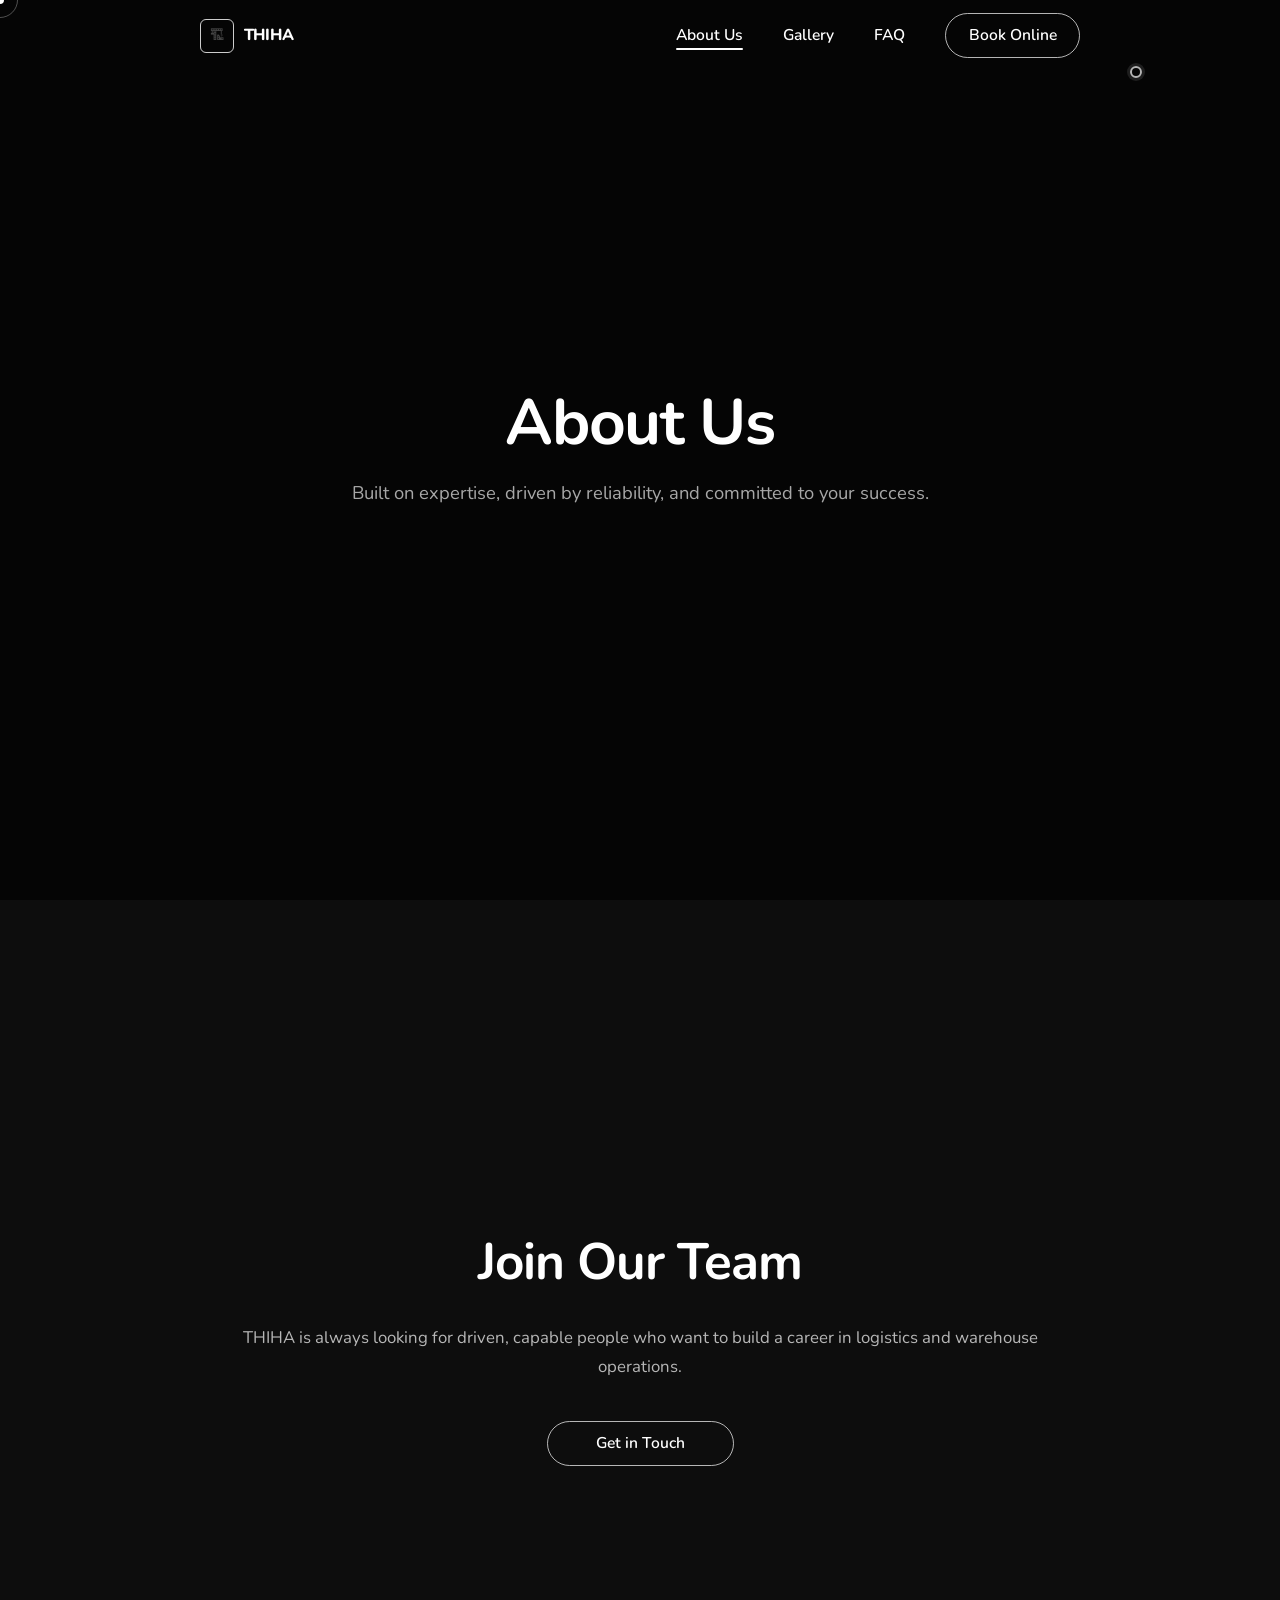
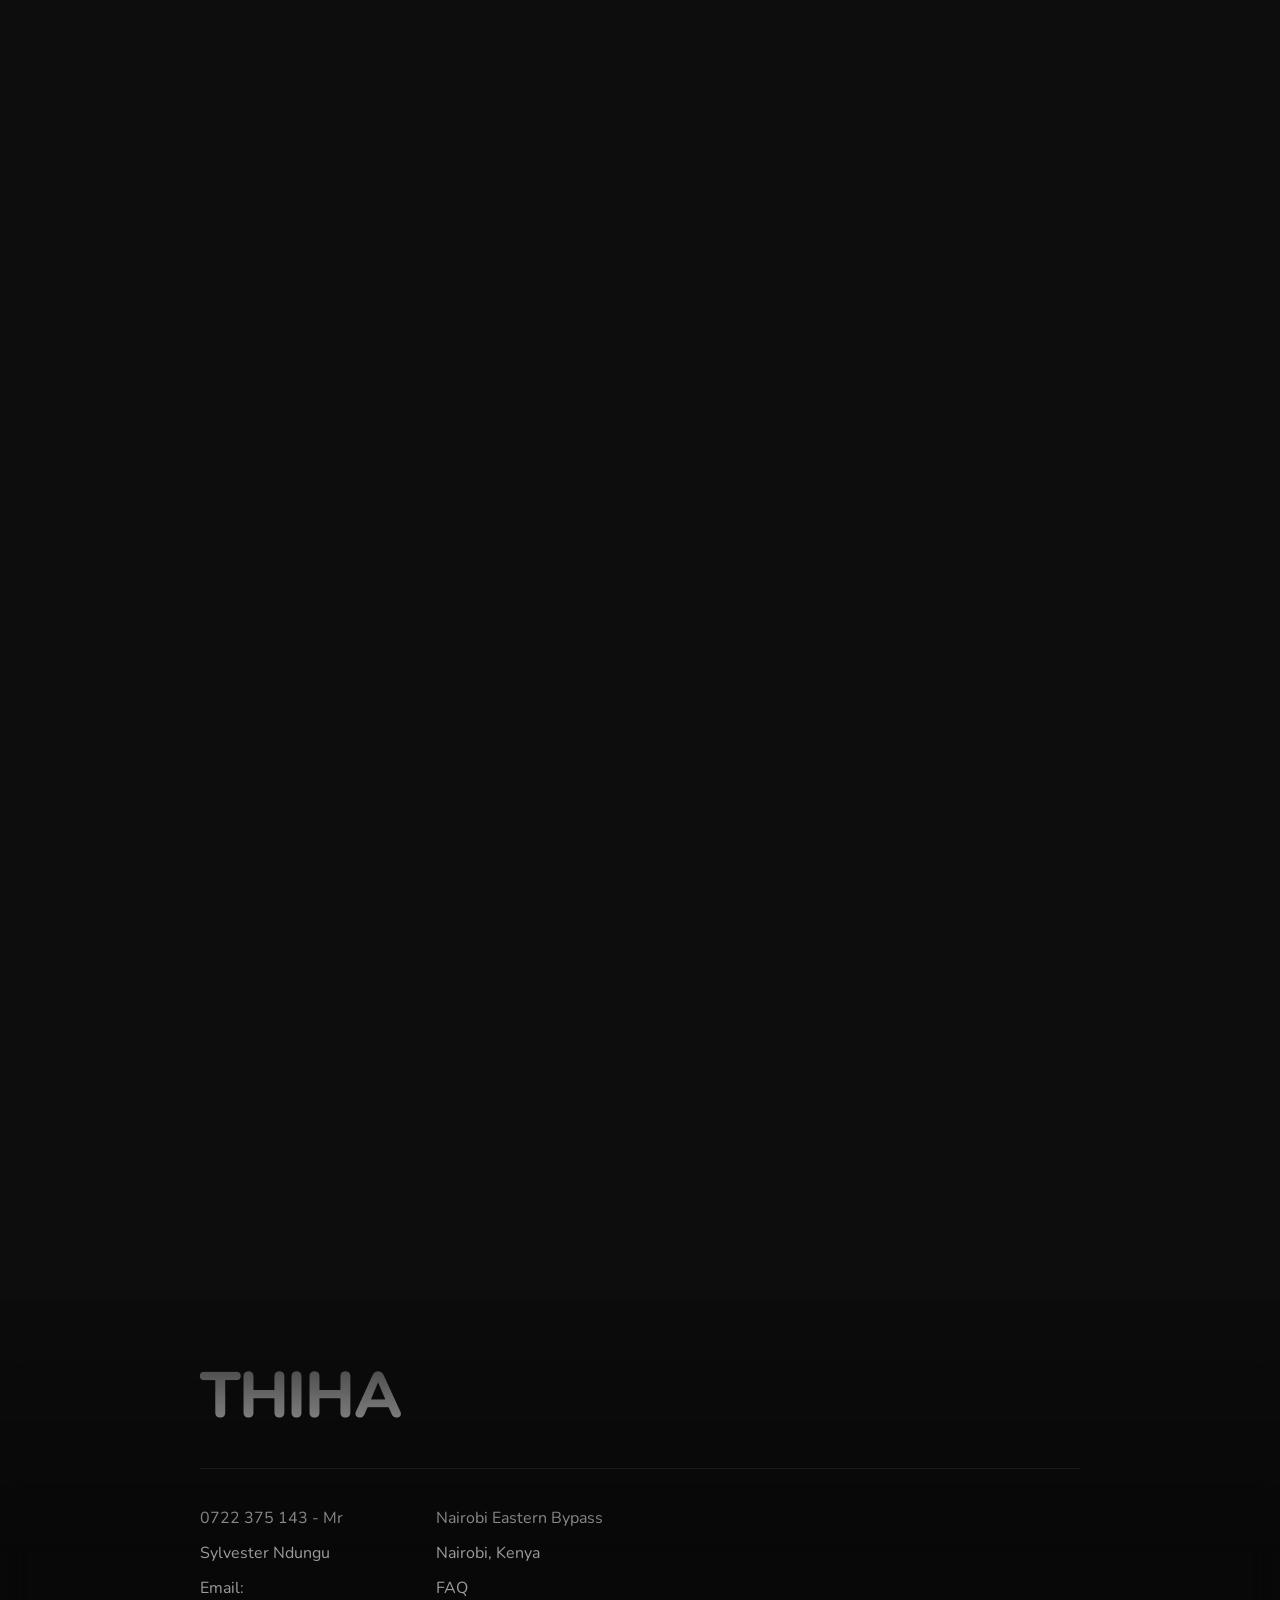
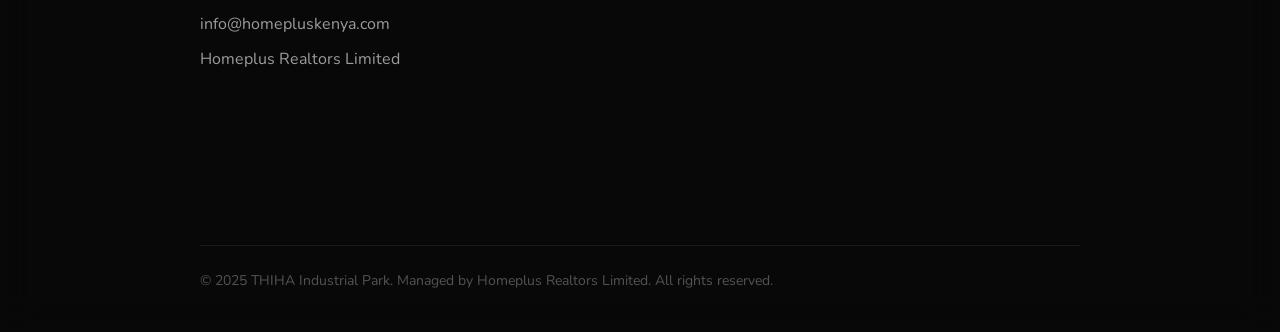
==== about-us.html @ f9489219 "first Draft" ====
<!DOCTYPE html>
<html lang="en">
<head>
  <meta charset="UTF-8" />
  <meta name="viewport" content="width=device-width, initial-scale=1.0" />
  <meta name="description" content="Meet the team behind THIHA Warehouses — experienced professionals dedicated to delivering reliable storage and logistics solutions." />
  <title>About Us | THIHA Warehouses</title>
  <link rel="stylesheet" href="style.css" />
</head>
<body>

  <div class="video-bg">
    <video autoplay muted loop playsinline>
      <source src="images/DR4_web.mp4" type="video/mp4">
    </video>
    <div class="video-dim"></div>
  </div>

  <div class="cursor"></div>
  <div class="cursor-follower"></div>
  <div class="spine-dot" id="spineDot"></div>
  <div class="spine-track">
    <div class="spine-fill" id="spineFill"></div>
  </div>

  <nav class="nav">
    <div class="container">
      <a href="index.html" class="nav-logo">
        <div class="logo-icon">🏗</div>
        <span class="wordmark">THIHA</span>
      </a>
      <ul class="nav-links">
        <li><a href="about-us.html" class="active">About Us</a></li>
        <li><a href="gallery.html">Gallery</a></li>
        <li><a href="faq.html">FAQ</a></li>
        <li><a href="book-online.html" class="btn btn-nav">Book Online</a></li>
      </ul>
      <button class="nav-toggle" aria-label="Toggle menu">
        <span></span><span></span><span></span>
      </button>
    </div>
  </nav>

  <!-- Hero -->
  <section class="about-hero">
    <div class="about-hero-inner">
      <h1 class="about-hero-title">About Us</h1>
      <p class="about-hero-sub">Built on expertise, driven by reliability, and committed to your success.</p>
    </div>
  </section>

  <!-- ── Scrolling Sections ─────────────────── -->
  <div class="about-sections-scroll" id="aboutSectionsScroll">
    <div class="about-sections-stage">
      <div class="about-stage-box">

        <!-- Panel 1: Mission -->
        <div class="about-panel">
          <div class="about-stage">
            <h2 class="about-h2">Trusted Warehouse Solutions Since Day One</h2>
            <p class="about-lead">THIHA Warehouses was founded on a simple conviction: that businesses deserve a warehouse partner they can genuinely rely on. From our first facility to the network we operate today, every decision we make is driven by that principle.</p>
            <p class="about-body">We specialise in state-of-the-art storage, logistics coordination, and inventory management — tailored to meet the diverse and evolving needs of businesses across retail, e-commerce, and manufacturing. When your goods are with THIHA, they're in safe hands.</p>
          </div>
        </div>

        <!-- Panel 2: Values -->
        <div class="about-panel">
          <div class="about-stage about-stage-wide">
            <h2 class="about-h2">Our Core Values</h2>
            <div class="about-cards-grid">
              <div class="about-card about-fly-left">
                <span class="about-asterisk">✳</span>
                <h3 class="about-card-title">Reliability</h3>
                <p class="about-card-body">At THIHA, reliability isn't a marketing term — it's an operational standard. We invest in the systems, training, and infrastructure required to deliver on every commitment, every time.</p>
              </div>
              <div class="about-card about-fly-right">
                <span class="about-asterisk">✳</span>
                <h3 class="about-card-title">Transparency</h3>
                <p class="about-card-body">We believe our clients deserve full visibility into how their goods are stored and managed. Our reporting and communication systems ensure there are never any surprises.</p>
              </div>
              <div class="about-card about-fly-left">
                <span class="about-asterisk">✳</span>
                <h3 class="about-card-title">Adaptability</h3>
                <p class="about-card-body">Business needs change — and THIHA changes with them. Our flexible service model means we can scale, pivot, and customise to meet whatever comes next for your operation.</p>
              </div>
              <div class="about-card about-fly-right">
                <span class="about-asterisk">✳</span>
                <h3 class="about-card-title">Partnership</h3>
                <p class="about-card-body">We don't see ourselves as a vendor. THIHA is a long-term partner in your growth, invested in your success and proactive in finding ways to improve your supply chain outcomes.</p>
              </div>
            </div>
          </div>
        </div>

        <!-- Panel 3: CTA -->
        <div class="about-panel">
          <div class="about-stage" style="text-align:center;">
            <h2 class="about-h2">Join Our Team</h2>
            <p class="about-body" style="margin-bottom:2.5rem;">THIHA is always looking for driven, capable people who want to build a career in logistics and warehouse operations.</p>
            <a href="book-online.html" class="btn btn-outline-light">Get in Touch</a>
          </div>
        </div>

      </div>

    </div>
  </div>

  <footer class="footer" id="contact">
    <div class="container">
      <div class="footer-top">
        <div class="footer-brand">THIHA</div>
      </div>
      <div class="footer-info">
        <div class="footer-col">
          <p>0722 375 143 - Mr Sylvester Ndungu</p>
          <p>Email: info@homepluskenya.com</p>
          <p>Homeplus Realtors Limited</p>
        </div>
        <div class="footer-col">
          <p>Nairobi Eastern Bypass</p>
          <p>Nairobi, Kenya</p>
          <a href="faq.html">FAQ</a>
        </div>
        <div class="footer-col footer-map">
          <iframe
            src="https://www.google.com/maps?q=QXCQ%2BGF+Nairobi+Kenya&output=embed"
            width="100%"
            style="border:0; border-radius:10px;"
            allowfullscreen=""
            loading="lazy"
            referrerpolicy="no-referrer-when-downgrade">
          </iframe>
        </div>
      </div>
      <div class="footer-bottom">
        © 2025 THIHA Industrial Park. Managed by Homeplus Realtors Limited. All rights reserved.
      </div>
    </div>
  </footer>

  <script src="main.js"></script>
  <button class="scroll-top" id="scrollTop" aria-label="Scroll to top">↑</button>
</body>
</html>
---- style.css ----
/* ============================================
   THIHA WAREHOUSES — Main Stylesheet
   ============================================ */

@import url('https://fonts.googleapis.com/css2?family=Nunito:wght@300;400;600;700;800;900&family=Cormorant+Garamond:wght@300;400;500;600&display=swap');

/* ── Variables ─────────────────────────────── */
:root {
  --black:        #0D0D0D;
  --white:        #FFFFFF;
  --pure-white:   #FFFFFF;
  --peach:        #fee6c4;
  --accent:       #2E3D2F;
  --text-dark:    #111111;
  --text-body:    #444444;
  --text-muted:   #666666;
  --font:         'Nunito', sans-serif;
  --font-serif:   'Cormorant Garamond', Georgia, serif;
  --radius-pill:  50px;
  --radius-card:  20px;
  --nav-height:   72px;
  --transition:   0.3s ease;
  --spine-x:      calc(100vw - 12.5vw + 1rem);
}

/* ── Reset ─────────────────────────────────── */
*, *::before, *::after { box-sizing: border-box; margin: 0; padding: 0; }
html { scroll-behavior: smooth; scrollbar-width: none; }
html::-webkit-scrollbar { display: none; }
body {
  font-family: var(--font);
  background: var(--black);
  color: var(--text-body);
  line-height: 1.6;
  -webkit-font-smoothing: antialiased;
  cursor: none;
}
img { display: block; max-width: 100%; height: auto; }
a { text-decoration: none; color: inherit; cursor: none; }
ul { list-style: none; }
button { cursor: none; }

/* ── Fixed Video Background ────────────────── */
.video-bg {
  position: fixed;
  inset: 0;
  z-index: 0;
  pointer-events: none;
}
.video-bg video {
  width: 100%;
  height: 100%;
  object-fit: cover;
  object-position: center;
  display: block;
}
.video-dim {
  position: absolute;
  inset: 0;
  background: rgba(0,0,0,0.62);
}

/* ── Custom Cursor ─────────────────────────── */
.cursor {
  position: fixed;
  width: 8px; height: 8px;
  background: var(--pure-white);
  border-radius: 50%;
  pointer-events: none;
  z-index: 9999;
  transform: translate(-50%, -50%);
  transition: width 0.3s ease, height 0.3s ease, opacity 0.3s ease;
}

.cursor-follower {
  position: fixed;
  width: 36px; height: 36px;
  border: 1.5px solid rgba(255,255,255,0.6);
  border-radius: 50%;
  pointer-events: none;
  z-index: 9998;
  transform: translate(-50%, -50%);
  transition: width 0.25s ease, height 0.25s ease,
              opacity 0.25s ease, background 0.25s ease,
              border-color 0.25s ease;
  opacity: 0.5;
  overflow: hidden;
}

.cursor.hover { width: 14px; height: 14px; }
.cursor-follower.hover { width: 56px; height: 56px; opacity: 0.25; }

.cursor-follower.magnify {
  width: 120px;
  height: 120px;
  opacity: 1;
  background: rgba(0,0,0,0.82);
  border-color: rgba(255,255,255,0.5);
  border-width: 1.5px;
  overflow: hidden;
  transition: width 0.2s ease, height 0.2s ease,
              opacity 0.2s ease, background 0.2s ease;
}

.mag-clone {
  position: absolute;
  pointer-events: none;
  display: block;
  transform-origin: top left;
}

/* ── Spine ─────────────────────────────────── */
.spine-track {
  position: fixed;
  left: var(--spine-x);
  top: 0; bottom: 0;
  width: 1.5px;
  background: transparent;
  z-index: 500;
  pointer-events: none;
  transform: translateX(-50%);
  opacity: 0;
  transition: opacity 0.6s ease;
}
.spine-fill {
  position: absolute;
  top: 0; left: 0;
  width: 100%; height: 0%;
  background: rgba(255,255,255,0.5);
  pointer-events: none;
}
.spine-dot {
  position: fixed;
  left: var(--spine-x);
  top: 50%;
  width: 12px; height: 12px;
  background: transparent;
  border: 2px solid rgba(255,255,255,0.7);
  border-radius: 50%;
  transform: translate(-50%, -50%);
  z-index: 501;
  pointer-events: none;
  box-shadow: 0 0 0 3px rgba(255,255,255,0.1);
  opacity: 0;
  transition: opacity 0.6s ease;
}

/* ── Typography ────────────────────────────── */
h1 {
  font-size: clamp(2.4rem, 4.5vw, 4.5rem);
  font-weight: 800;
  line-height: 1.05;
  letter-spacing: -0.02em;
}
h2 {
  font-size: clamp(2rem, 4vw, 3.5rem);
  font-weight: 700;
  line-height: 1.1;
  letter-spacing: -0.02em;
  color: var(--pure-white);
  margin-bottom: 1.25rem;
}
h3 { font-size: 1rem; font-weight: 700; }
p { font-size: 1rem; line-height: 1.75; }

/* ── Layout ────────────────────────────────── */
.container {
  max-width: 75%;
  margin: 0 auto;
  padding: 0 2.5rem;
  position: relative;
  z-index: 1;
}

/* ── Buttons ───────────────────────────────── */
.btn {
  display: inline-flex;
  align-items: center;
  justify-content: center;
  padding: 0.55rem 3rem;
  font-family: var(--font);
  font-size: 0.975rem;
  font-weight: 600;
  border-radius: var(--radius-pill);
  border: 1.5px solid transparent;
  cursor: none;
  transition: var(--transition);
  white-space: nowrap;
}
.btn-outline-light {
  background: transparent;
  color: var(--pure-white);
  border-color: rgba(255,255,255,0.7);
}
.btn-outline-light:hover {
  background: rgba(255,255,255,0.15);
  border-color: var(--pure-white);
}
.btn-nav {
  background: transparent;
  color: var(--pure-white);
  border-color: rgba(255,255,255,0.7);
  padding: 0.55rem 1.4rem;
  font-size: 0.8rem;
}
.btn-nav:hover { background: rgba(255,255,255,0.15); }

/* ── Navigation ────────────────────────────── */
.nav {
  position: fixed;
  top: 0; left: 0; right: 0;
  z-index: 1000;
  height: var(--nav-height);
  background: transparent;
  border-bottom: 1px solid transparent;
  display: flex;
  align-items: center;
  transition: background 0.6s ease, border-color 0.6s ease, backdrop-filter 0.6s ease;
}
.nav.scrolled {
  background: rgba(255,255,255,0.08);
  border-bottom: 1px solid rgba(255,255,255,0.1);
  backdrop-filter: blur(16px);
  -webkit-backdrop-filter: blur(16px);
}
.nav .container {
  display: flex;
  align-items: center;
  justify-content: space-between;
  width: 100%;
  max-width: 75%;
}
.nav-logo {
  display: flex;
  align-items: center;
  gap: 0.6rem;
}
.nav-logo .logo-icon {
  width: 34px; height: 34px;
  border: 1.5px solid rgba(255,255,255,0.8);
  border-radius: 6px;
  display: flex;
  align-items: center;
  justify-content: center;
  font-size: 0.9rem;
  flex-shrink: 0;
  transition: background var(--transition);
}
.nav-logo .wordmark {
  font-size: 1rem;
  font-weight: 800;
  color: var(--pure-white);
  letter-spacing: -0.01em;
}
.nav-logo:hover .logo-icon { background: rgba(255,255,255,0.2); }
.nav-links {
  display: flex;
  align-items: center;
  gap: 2.5rem;
}
.nav-links a {
  font-size: 0.975rem;
  font-weight: 600;
  color: var(--pure-white);
  transition: opacity var(--transition);
  position: relative;
}
.nav-links a:hover { opacity: 0.55; }
.nav-links a.active::after {
  content: '';
  position: absolute;
  bottom: -4px; left: 0; right: 0;
  height: 2px;
  background: var(--pure-white);
  border-radius: 2px;
}
.nav-toggle {
  display: none;
  flex-direction: column;
  gap: 5px;
  background: none;
  border: none;
  cursor: none;
  padding: 4px;
}
.nav-toggle span {
  display: block;
  width: 22px; height: 2px;
  background: var(--pure-white);
  transition: var(--transition);
}

/* ── Hero ──────────────────────────────────── */
.hero {
  position: relative;
  height: 100vh;
  min-height: 580px;
  z-index: 1;
  display: flex;
  align-items: center;
  justify-content: center;
}
.hero-content {
  text-align: center;
  padding: 0 2.5rem;
  will-change: opacity, transform;
}
.hero-content h1 {
  font-size: clamp(2.5rem, 5vw, 5rem);
  font-weight: 700;
  color: var(--pure-white);
  letter-spacing: -0.02em;
  line-height: 1.05;
  transform: translateY(30px);
  opacity: 0;
  animation: heroFadeIn 1.4s cubic-bezier(0.4,0,0.2,1) 0.5s forwards;
}
@keyframes heroFadeIn {
  to { opacity: 1; transform: translateY(0); }
}

/* ── Sections Scroll Stage ─────────────────── */
.sections-scroll {
  position: relative;
  z-index: 1;
  height: 600vh;
}

.sections-stage {
  position: sticky;
  top: 0;
  height: 100vh;
  display: flex;
  align-items: center;
  justify-content: center;
}

.stage-box {
  position: relative;
  width: min(1100px, 90vw);
  min-height: 520px;
}

.section-panel {
  position: absolute;
  inset: 0;
  display: flex;
  flex-direction: column;
  align-items: center;
  justify-content: center;
  text-align: center;
  padding: 3rem 3.5rem;
  opacity: 0;
  transform: translateY(24px);
  transition: opacity 0.7s cubic-bezier(0.4,0,0.2,1),
              transform 0.7s cubic-bezier(0.4,0,0.2,1);
  pointer-events: none;
}

.section-panel.active {
  opacity: 1;
  transform: translateY(0);
  pointer-events: all;
}

.section-panel.exit {
  opacity: 0;
  transform: translateY(-24px);
}

.panel-label {
  font-size: 0.75rem;
  font-weight: 700;
  letter-spacing: 0.15em;
  text-transform: uppercase;
  color: rgba(255,255,255,0.4);
  margin-bottom: 2rem;
}

.panel-lead {
  font-size: 1.15rem;
  font-weight: 700;
  color: rgba(255, 255, 255, 0.705);
  margin-bottom: 2rem;
  max-width: 560px;
  line-height: 1.75;
}

.panel-body {
  font-size: 1.05rem;
  color: rgba(255,255,255,0.7);
  margin-bottom: 2rem;
  max-width: 560px;
  line-height: 1.75;
}

/* ── Panel: Services cards ─────────────────── */
.panel-cards {
  display: grid;
  grid-template-columns: 1fr 1fr;
  gap: 1rem;
  width: 100%;
  margin-top: 1.5rem;
}

.panel-card {
  border: 1.5px solid rgba(255,255,255,0.12);
  border-radius: 22px;
  padding: 2.5rem 2rem;
  background: rgba(255,255,255,0.05);
  backdrop-filter: blur(12px);
  -webkit-backdrop-filter: blur(12px);
  text-align: left;
  opacity: 0;
  will-change: transform, opacity;
  transition: transform 0.8s cubic-bezier(0.4,0,0.2,1),
              opacity 0.8s cubic-bezier(0.4,0,0.2,1),
              border-color 0.3s ease,
              box-shadow 0.3s ease;
}

.panel-card:hover {
  border-color: rgba(255,255,255,0.35);
  box-shadow: 0 8px 40px rgba(0,0,0,0.3);
}

.panel-card.fly-left  { transform: translateX(-80px); }
.panel-card.fly-right { transform: translateX(80px); }

.panel-card.card-in {
  opacity: 1;
  transform: translateX(0) !important;
}

.service-asterisk {
  color: rgba(255,255,255,0.4);
  font-size: 2rem;
  display: block;
  margin-bottom: 1.25rem;
  line-height: 1;
}

.panel-card h3 {
  color: var(--pure-white);
  font-size: 1.5rem;
  font-weight: 700;
  margin-bottom: 0.75rem;
}

.panel-card p {
  color: rgba(255,255,255,0.65);
  font-size: 1rem;
  line-height: 1.75;
}

/* ── Panel: Industries ─────────────────────── */
.panel-industries {
  display: grid;
  grid-template-columns: repeat(3,1fr);
  gap: 1.25rem;
  width: 100%;
  margin-top: 2rem;
  text-align: left;
}

.panel-industry {
  border-top: 1px solid rgba(255,255,255,0.15);
  padding-top: 1.25rem;
}

.panel-industry h3 {
  color: var(--pure-white);
  font-size: 1rem;
  font-weight: 700;
  margin-bottom: 0.5rem;
}

.panel-industry p {
  color: rgba(255,255,255,0.6);
  font-size: 0.95rem;
  line-height: 1.7;
}

.panel-infographic {
  width: 100%;
  max-width: 480px;
  margin-top: 1.5rem;
}

.infographic-svg {
  width: 100%;
  filter: drop-shadow(0 20px 60px rgba(0,0,0,0.3));
}

.inf-icon {
  opacity: 0;
  transform-origin: center;
  transform: scale(0.6) translateY(20px);
  transition: opacity 0.7s ease, transform 0.7s cubic-bezier(0.34,1.56,0.64,1);
}

.inf-line {
  transition: stroke-dashoffset 1.2s cubic-bezier(0.4,0,0.2,1);
}

.inf-warehouse {
  opacity: 0;
  transform: translateY(20px);
  transition: opacity 0.8s ease 1s, transform 0.8s ease 1s;
}

.infographic-svg.animate .inf-icon {
  opacity: 1;
  transform: scale(1) translateY(0);
}

.infographic-svg.animate .inf-line { stroke-dashoffset: 0; }

.infographic-svg.animate .inf-warehouse {
  opacity: 1;
  transform: translateY(0);
}

/* ── Panel: Why Choose Us ──────────────────── */
.panel-why {
  width: 100%;
  margin-top: 1.5rem;
}

.panel-why-item {
  display: grid;
  grid-template-columns: 140px 1fr 1fr;
  align-items: center;
  padding: 2.5rem 0;
  border-top: 1px solid rgba(255,255,255,0.08);
  transition: background 0.3s ease;
}

.panel-why-item:last-child {
  border-bottom: 1px solid rgba(255,255,255,0.08);
}

.panel-why-item:hover {
  background: rgba(255,255,255,0.04);
}

.why-number {
  font-size: 2.5rem;
  font-weight: 700;
  color: rgba(255,255,255,0.35);
  line-height: 1;
  letter-spacing: -0.02em;
}

.why-name {
  font-size: 2.5rem;
  color: var(--pure-white);
  font-weight: 600;
  padding-left: 2rem;
}

.why-sub {
  font-size: 1rem;
  color: rgba(255,255,255,0.5);
}

/* ── Panel: Testimonial ────────────────────── */
.testimonials-brand {
  font-family: 'Brush Script MT', 'Segoe Script', cursive;
  font-size: 2.5rem;
  color: rgba(255,255,255,0.4);
  font-weight: 400;
  display: block;
  margin-bottom: 1.5rem;
}

.testimonials-quote {
  font-family: var(--font-serif);
  font-size: clamp(1.2rem, 2.2vw, 1.6rem);
  font-weight: 400;
  color: var(--pure-white);
  line-height: 1.7;
  margin: 0 0 1.5rem;
  max-width: 640px;
}

.testimonials-name {
  font-size: 0.8rem;
  font-weight: 600;
  color: rgba(255,255,255,0.4);
  letter-spacing: 0.15em;
  text-transform: uppercase;
}

/* ── Stage indicators ──────────────────────── */
.stage-indicators {
  position: absolute;
  right: -3rem;
  top: 50%;
  transform: translateY(-50%);
  display: flex;
  flex-direction: column;
  gap: 0.6rem;
  align-items: center;
}

.stage-dot {
  width: 6px;
  height: 6px;
  border-radius: 50%;
  background: rgba(255,255,255,0.25);
  transition: background 0.3s ease, transform 0.3s ease;
  cursor: none;
}

.stage-dot.active {
  background: rgba(255,255,255,0.85);
  transform: scale(1.4);
}

/* ── Footer ────────────────────────────────── */
.footer {
  padding: 4rem 0 2.5rem;
  position: relative;
  z-index: 1;
  background: rgba(0,0,0,0.35);
  backdrop-filter: blur(16px);
  -webkit-backdrop-filter: blur(16px);
  -webkit-mask-image: linear-gradient(to bottom, transparent 0%, black 40%);
  mask-image: linear-gradient(to bottom, transparent 0%, black 40%);
}

.footer-top {
  display: flex;
  justify-content: space-between;
  align-items: flex-start;
  padding-bottom: 2.5rem;
}

.footer-brand {
  font-size: clamp(2.5rem, 5vw, 4rem);
  font-weight: 800;
  color: var(--white);
  letter-spacing: -0.02em;
  line-height: 1;
}

.footer-info {
  display: grid;
  grid-template-columns: 1fr 1fr 2fr;
  grid-template-rows: auto auto;
  gap: 2rem;
  padding-top: 2rem;
  border-top: 1px solid rgba(255,255,255,0.1);
  align-items: start;
}

.footer-col p,
.footer-col a {
  font-size: 1rem;
  color: rgba(255,255,255,0.6);
  display: block;
  line-height: 2.2;
  transition: color var(--transition);
}

.footer-col a:hover { color: var(--white); }

.footer-map {
  grid-column: 3;
  grid-row: 1 / 3;
  margin-top: -1rem;
  height: 320px;
}

.footer-map iframe {
  width: 100%; height: 320px;
  border: 0; border-radius: 10px; display: block;
}

.footer-bottom {
  margin-top: 2.5rem;
  padding-top: 1.5rem;
  border-top: 1px solid rgba(255,255,255,0.08);
  font-size: 0.875rem;
  color: rgba(255,255,255,0.3);
}

/* ── Page Hero (other pages) ───────────────── */
.page-hero {
  margin-top: var(--nav-height);
  background: var(--peach);
  padding: 5rem 0 4.5rem;
}
.page-hero h1 { margin-bottom: 1rem; }
.page-hero p { font-size: 1rem; color: var(--text-muted); max-width: 520px; }

/* ── Book Online ───────────────────────────── */
.booking-section { background: var(--white); padding: 5rem 0; }
.booking-layout { display: grid; grid-template-columns: 1fr 1.6fr; gap: 5rem; align-items: start; }
.booking-info h2 { margin-bottom: 1rem; }
.booking-info p { color: var(--text-muted); margin-bottom: 2rem; font-size: 1rem; }
.contact-detail { display: flex; align-items: flex-start; gap: 1rem; margin-bottom: 1.5rem; }
.contact-icon { width: 36px; height: 36px; border: 1.5px solid rgba(0,0,0,0.15); border-radius: 8px; display: flex; align-items: center; justify-content: center; font-size: 0.9rem; flex-shrink: 0; }
.contact-detail-text strong { display: block; font-size: 0.7rem; font-weight: 700; letter-spacing: 0.1em; text-transform: uppercase; color: var(--text-muted); margin-bottom: 0.2rem; }
.contact-detail-text span { font-size: 0.95rem; color: var(--text-body); }
.booking-form-card { background: var(--white); border: 1.5px solid rgba(0,0,0,0.1); border-radius: var(--radius-card); padding: 2.5rem; }
.form-row { display: grid; grid-template-columns: 1fr 1fr; gap: 1.25rem; }
.form-group { margin-bottom: 1.25rem; }
.form-group label { display: block; font-size: 0.7rem; font-weight: 700; letter-spacing: 0.08em; text-transform: uppercase; color: var(--text-dark); margin-bottom: 0.4rem; }
.form-group input, .form-group select, .form-group textarea { width: 100%; padding: 0.75rem 1rem; border: 1.5px solid rgba(0,0,0,0.12); border-radius: 10px; font-family: var(--font); font-size: 0.875rem; color: var(--text-dark); background: var(--white); transition: border-color var(--transition); outline: none; appearance: none; }
.form-group input:focus, .form-group select:focus, .form-group textarea:focus { border-color: var(--accent); }
.form-group textarea { min-height: 120px; resize: vertical; }
.form-group select { background-image: url("data:image/svg+xml,%3Csvg xmlns='http://www.w3.org/2000/svg' width='12' height='8' viewBox='0 0 12 8'%3E%3Cpath d='M1 1l5 5 5-5' stroke='%23666' stroke-width='1.5' fill='none' stroke-linecap='round'/%3E%3C/svg%3E"); background-repeat: no-repeat; background-position: right 1rem center; padding-right: 2.5rem; cursor: none; }
.form-submit { width: 100%; padding: 0.9rem; font-size: 0.9rem; justify-content: center; border-radius: 10px; }
.form-note { text-align: center; font-size: 0.75rem; color: var(--text-muted); margin-top: 0.75rem; }
.success-msg { display: none; text-align: center; padding: 3rem 2rem; }
.success-msg.show { display: block; }
.success-icon { font-size: 2.5rem; display: block; margin-bottom: 1rem; }
.success-msg h3 { margin-bottom: 0.5rem; }
.success-msg p { color: var(--text-muted); font-size: 0.95rem; }

/* ── FAQ ───────────────────────────────────── */
.faq-section { background: var(--white); padding: 5rem 0; }
.faq-layout { display: grid; grid-template-columns: 220px 1fr; gap: 4rem; align-items: start; }
.faq-sidebar { position: sticky; top: calc(var(--nav-height) + 2rem); }
.faq-sidebar h4 { font-size: 0.7rem; font-weight: 700; letter-spacing: 0.12em; text-transform: uppercase; color: var(--text-muted); margin-bottom: 1rem; }
.faq-categories { display: flex; flex-direction: column; gap: 0.2rem; }
.faq-cat-btn { background: none; border: none; text-align: left; padding: 0.55rem 0.75rem; border-radius: 8px; font-family: var(--font); font-size: 0.875rem; color: var(--text-muted); cursor: none; transition: var(--transition); font-weight: 600; }
.faq-cat-btn:hover, .faq-cat-btn.active { background: var(--peach); color: var(--text-dark); }
.faq-group { margin-bottom: 2.5rem; }
.faq-group-title { font-size: 1.1rem; font-weight: 700; color: var(--text-dark); margin-bottom: 1rem; padding-bottom: 0.75rem; border-bottom: 1px solid rgba(0,0,0,0.08); }
.faq-item { border-radius: 12px; margin-bottom: 0.5rem; overflow: hidden; border: 1.5px solid rgba(0,0,0,0.08); transition: border-color var(--transition); }
.faq-item.open { border-color: var(--accent); }
.faq-question { width: 100%; background: none; border: none; padding: 1.2rem 1.5rem; display: flex; align-items: center; justify-content: space-between; gap: 1rem; text-align: left; cursor: none; font-family: var(--font); font-size: 1rem; font-weight: 600; color: var(--text-dark); transition: var(--transition); }
.faq-icon { width: 22px; height: 22px; border-radius: 50%; border: 1.5px solid rgba(0,0,0,0.2); display: flex; align-items: center; justify-content: center; font-size: 0.9rem; flex-shrink: 0; transition: var(--transition); color: var(--text-muted); }
.faq-item.open .faq-icon { background: var(--accent); color: var(--white); border-color: var(--accent); transform: rotate(45deg); }
.faq-answer { max-height: 0; overflow: hidden; transition: max-height 0.35s ease; }
.faq-item.open .faq-answer { max-height: 300px; }
.faq-answer-inner { padding: 0 1.5rem 1.25rem; font-size: 0.95rem; color: var(--text-muted); line-height: 1.8; }

/* ── About ─────────────────────────────────── */
.values-section { background: var(--peach); padding: 5rem 0; }
.values-grid { display: grid; grid-template-columns: repeat(2,1fr); gap: 1.5rem; margin-top: 3rem; }
.value-card { background: rgba(255,255,255,0.5); border-radius: var(--radius-card); padding: 2rem; border: 1.5px solid rgba(0,0,0,0.08); }
.value-card h4 { font-size: 1rem; font-weight: 700; margin-bottom: 0.5rem; }
.value-card p { font-size: 0.95rem; color: var(--text-muted); }
.join-cta { background: var(--black); padding: 5rem 0; text-align: center; }
.join-cta h2 { color: var(--white); margin-bottom: 1rem; }
.join-cta p { color: rgba(255,255,255,0.55); max-width: 460px; margin: 0 auto 2.5rem; font-size: 1rem; }

/* ── Fade-in (other pages) ─────────────────── */
.fade-in { opacity: 1; transform: translateY(0); transition: opacity 0.9s ease, transform 0.9s ease; }
.js-ready .fade-in { opacity: 0; transform: translateY(20px); }
.js-ready .fade-in.visible { opacity: 1; transform: translateY(0); }
.fade-in-delay-1 { transition-delay: 0.1s; }
.fade-in-delay-2 { transition-delay: 0.2s; }
.fade-in-delay-3 { transition-delay: 0.3s; }
.fade-in-delay-4 { transition-delay: 0.4s; }

/* ── Scroll to top ─────────────────────────── */
.scroll-top {
  position: fixed;
  bottom: 2rem; right: 2rem;
  width: 44px; height: 44px;
  border-radius: 50%;
  background: rgba(255,255,255,0.1);
  color: var(--white);
  border: 1px solid rgba(255,255,255,0.2);
  font-size: 1.1rem;
  cursor: none;
  z-index: 999;
  opacity: 0;
  transform: translateY(16px);
  transition: opacity 0.3s ease, transform 0.3s ease;
  display: flex;
  align-items: center;
  justify-content: center;
  backdrop-filter: blur(8px);
}
.scroll-top.visible { opacity: 1; transform: translateY(0); }
.scroll-top:hover { background: rgba(255,255,255,0.25); }

/* ── About Page ────────────────────────────── */
.about-sections-scroll {
  position: relative;
  z-index: 1;
  height: 400vh;
}

.about-sections-stage {
  position: sticky;
  top: 0;
  height: 100vh;
  display: flex;
  align-items: center;
  justify-content: center;
}

.about-stage-box {
  position: relative;
  width: min(1100px, 90vw);
  min-height: 520px;
}

.about-panel {
  position: absolute;
  inset: 0;
  display: flex;
  flex-direction: column;
  align-items: center;
  justify-content: center;
  opacity: 0;
  transform: translateY(24px);
  transition: opacity 0.7s cubic-bezier(0.4,0,0.2,1),
              transform 0.7s cubic-bezier(0.4,0,0.2,1);
  pointer-events: none;
}

.about-panel.active {
  opacity: 1;
  transform: translateY(0);
  pointer-events: all;
}

.about-panel.exit {
  opacity: 0;
  transform: translateY(-24px);
}

.about-hero {
  position: relative;
  z-index: 1;
  height: 100vh;
  min-height: 580px;
  display: flex;
  align-items: center;
  justify-content: center;
  background: transparent;
}

.about-hero-inner {
  text-align: center;
  padding: 0 2rem;
}

.about-hero-title {
  font-size: clamp(2.5rem, 5vw, 5rem);
  font-weight: 700;
  color: #ffffff;
  letter-spacing: -0.02em;
  line-height: 1.05;
  margin-bottom: 1.25rem;
  opacity: 0;
  transform: translateY(30px);
  animation: heroFadeIn 1.4s cubic-bezier(0.4,0,0.2,1) 0.3s both;
}

.about-hero-sub {
  font-size: 1.15rem;
  color: rgba(255,255,255,0.65);
  line-height: 1.75;
  opacity: 0;
  animation: heroFadeIn 1.4s cubic-bezier(0.4,0,0.2,1) 0.7s both;
}

.about-section {
  position: relative;
  z-index: 1;
  min-height: 100vh;
  display: flex;
  align-items: center;
  justify-content: center;
  background: transparent;
}

.about-stage {
  width: min(820px, 90vw);
  text-align: center;
  position: relative;
  z-index: 1;
}

.about-stage-wide {
  width: min(1100px, 90vw);
}

.about-h2 {
  font-size: clamp(2rem, 4vw, 3.5rem);
  font-weight: 700;
  line-height: 1.1;
  letter-spacing: -0.02em;
  color: #ffffff;
  margin-bottom: 2rem;
}

.about-lead {
  font-size: 1.1rem;
  font-weight: 700;
  color: rgba(255,255,255,0.9);
  line-height: 1.75;
  margin-bottom: 1rem;
}

.about-body {
  font-size: 1.05rem;
  color: rgba(255,255,255,0.7);
  line-height: 1.75;
}

/* About cards */
.about-cards-grid {
  display: grid;
  grid-template-columns: 1fr 1fr;
  gap: 1.25rem;
  margin-top: 2rem;
  text-align: left;
}

.about-card {
  border: 1.5px solid rgba(255,255,255,0.12);
  border-radius: 22px;
  padding: 2.5rem 2rem;
  background: rgba(255,255,255,0.05);
  backdrop-filter: blur(12px);
  -webkit-backdrop-filter: blur(12px);
  opacity: 0;
  transition: transform 0.8s cubic-bezier(0.4,0,0.2,1),
              opacity 0.8s cubic-bezier(0.4,0,0.2,1),
              border-color 0.3s ease,
              box-shadow 0.3s ease;
}

.about-card:hover {
  border-color: rgba(255,255,255,0.35);
  box-shadow: 0 8px 40px rgba(0,0,0,0.3);
}

.about-fly-left  { transform: translateX(-80px); }
.about-fly-right { transform: translateX(80px); }

.about-card.card-in {
  opacity: 1;
  transform: translateX(0) !important;
}

.about-asterisk {
  color: rgba(255,255,255,0.4);
  font-size: 2rem;
  display: block;
  margin-bottom: 1.25rem;
  line-height: 1;
}

.about-card-title {
  color: #ffffff;
  font-size: 1.5rem;
  font-weight: 700;
  margin-bottom: 0.75rem;
}

.about-card-body {
  color: rgba(255,255,255,0.65);
  font-size: 1rem;
  line-height: 1.75;
}

@media (max-width: 768px) {
  .about-cards-grid { grid-template-columns: 1fr; }
}

/* ── Gallery Page ──────────────────────────── */
.gal-section {
  position: relative;
  z-index: 1;
  background: transparent;
  padding: 5rem 0 12rem;
}

.gal-container {
  width: min(1200px, 90vw);
  margin: 0 auto;
}

.gal-header {
  text-align: center;
  margin-bottom: 4rem;
}

.gal-filters {
  display: flex;
  gap: 0.75rem;
  flex-wrap: wrap;
  justify-content: center;
  margin-bottom: 4rem;
}

.gal-filter-btn {
  padding: 0.6rem 2rem;
  border-radius: var(--radius-pill);
  border: 1.5px solid rgba(255,255,255,0.2);
  background: transparent;
  font-family: var(--font);
  font-size: 0.95rem;
  font-weight: 600;
  color: rgba(255,255,255,0.5);
  cursor: none;
  transition: all 0.3s ease;
  backdrop-filter: blur(8px);
  -webkit-backdrop-filter: blur(8px);
  letter-spacing: 0.02em;
}

.gal-filter-btn:hover {
  border-color: rgba(255,255,255,0.5);
  color: var(--pure-white);
  background: rgba(255,255,255,0.05);
}

.gal-filter-btn.active {
  background: rgba(255,255,255,0.12);
  border-color: rgba(255,255,255,0.7);
  color: var(--pure-white);
}

.gal-grid {
  columns: 3;
  column-gap: 1rem;
}

.gal-item {
  break-inside: avoid;
  margin-bottom: 1rem;
  border-radius: 18px;
  overflow: hidden;
  cursor: none;
  position: relative;
  display: block;
  border: 1px solid rgba(255,255,255,0.06);
  opacity: 0;
  transform: translateY(30px);
  transition: opacity 0.7s cubic-bezier(0.4,0,0.2,1),
              transform 0.7s cubic-bezier(0.4,0,0.2,1),
              border-color 0.3s ease;
}

.gal-item.gal-visible {
  opacity: 1;
  transform: translateY(0);
}

.gal-item:hover {
  border-color: rgba(255,255,255,0.2);
}

.gal-item.hidden { display: none; }

.gal-item img,
.gal-item video {
  width: 100%;
  height: auto;
  display: block;
  transition: transform 0.6s cubic-bezier(0.4,0,0.2,1);
}

.gal-item:hover img,
.gal-item:hover video {
  transform: scale(1.05);
}

.gal-overlay {
  position: absolute;
  inset: 0;
  background: rgba(0,0,0,0);
  border-radius: 18px;
  display: flex;
  align-items: center;
  justify-content: center;
  transition: background 0.35s ease;
}

.gal-item:hover .gal-overlay {
  background: rgba(0,0,0,0.4);
}

.gal-overlay span {
  color: var(--white);
  font-size: 2.2rem;
  opacity: 0;
  transform: scale(0.7);
  transition: opacity 0.3s ease, transform 0.3s ease;
}

.gal-item:hover .gal-overlay span {
  opacity: 1;
  transform: scale(1);
}

.gal-video-badge {
  position: absolute;
  top: 0.85rem;
  left: 0.85rem;
  background: rgba(0,0,0,0.65);
  backdrop-filter: blur(10px);
  -webkit-backdrop-filter: blur(10px);
  color: var(--white);
  font-size: 0.65rem;
  font-weight: 700;
  letter-spacing: 0.12em;
  text-transform: uppercase;
  padding: 0.3rem 0.7rem;
  border-radius: 6px;
  z-index: 2;
  border: 1px solid rgba(255,255,255,0.15);
}

/* Lightbox */
.lightbox {
  position: fixed;
  inset: 0;
  background: rgba(0,0,0,0.95);
  z-index: 2000;
  display: flex;
  align-items: center;
  justify-content: center;
  opacity: 0;
  pointer-events: none;
  transition: opacity 0.35s ease;
}

.lightbox.active {
  opacity: 1;
  pointer-events: all;
}

.lightbox-content {
  display: flex;
  align-items: center;
  justify-content: center;
  max-width: 88vw;
  max-height: 88vh;
}

.lightbox-media {
  max-width: 88vw;
  max-height: 88vh;
  object-fit: contain;
  border-radius: 16px;
  display: block;
  box-shadow: 0 40px 120px rgba(0,0,0,0.8);
}

.lightbox-close {
  position: absolute;
  top: 1.5rem; right: 1.5rem;
  background: rgba(255,255,255,0.08);
  border: 1px solid rgba(255,255,255,0.15);
  color: var(--white);
  font-size: 1.4rem;
  width: 44px; height: 44px;
  border-radius: 50%;
  cursor: none;
  transition: background 0.3s ease;
  display: flex;
  align-items: center;
  justify-content: center;
  backdrop-filter: blur(8px);
}

.lightbox-close:hover { background: rgba(255,255,255,0.18); }

.lightbox-prev,
.lightbox-next {
  position: absolute;
  top: 50%;
  transform: translateY(-50%);
  background: rgba(255,255,255,0.08);
  border: 1px solid rgba(255,255,255,0.15);
  color: var(--white);
  font-size: 1.4rem;
  width: 52px; height: 52px;
  border-radius: 50%;
  cursor: none;
  transition: background 0.3s ease;
  display: flex;
  align-items: center;
  justify-content: center;
  backdrop-filter: blur(8px);
}

.lightbox-prev { left: 1.5rem; }
.lightbox-next { right: 1.5rem; }
.lightbox-prev:hover,
.lightbox-next:hover { background: rgba(255,255,255,0.2); }

.lightbox-counter {
  position: absolute;
  bottom: 1.5rem;
  left: 50%;
  transform: translateX(-50%);
  font-size: 0.8rem;
  color: rgba(255,255,255,0.4);
  letter-spacing: 0.15em;
  font-weight: 600;
}

@media (max-width: 768px) {
  .gal-grid { columns: 2; }
}

@media (max-width: 480px) {
  .gal-grid { columns: 1; }
}

/* ── FAQ Page ──────────────────────────────── */
.faq-sections-scroll {
  position: relative;
  z-index: 1;
  height: 500vh;
}

.faq-sections-stage {
  position: sticky;
  top: 0;
  height: 100vh;
  display: flex;
  align-items: center;
  justify-content: center;
}

.faq-stage-box {
  position: relative;
  width: min(820px, 90vw);
  min-height: 520px;
}

.faq-panel {
  position: absolute;
  inset: 0;
  display: flex;
  flex-direction: column;
  align-items: center;
  justify-content: center;
  opacity: 0;
  transform: translateY(24px);
  transition: opacity 0.7s cubic-bezier(0.4,0,0.2,1),
              transform 0.7s cubic-bezier(0.4,0,0.2,1);
  pointer-events: none;
}

.faq-panel.active {
  opacity: 1;
  transform: translateY(0);
  pointer-events: all;
}

.faq-panel.exit {
  opacity: 0;
  transform: translateY(-24px);
}

.faq-stage {
  width: 100%;
}

.faq-category-label {
  font-size: 0.8rem;
  font-weight: 700;
  letter-spacing: 0.15em;
  text-transform: uppercase;
  color: rgba(255,255,255,0.4);
  margin-bottom: 1.5rem;
  text-align: center;
}

.faq-items-list {
  display: flex;
  flex-direction: column;
  gap: 0.75rem;
}

.faq-glass-item {
  border: 1.5px solid rgba(255,255,255,0.12);
  border-radius: 16px;
  overflow: hidden;
  background: rgba(255,255,255,0.05);
  backdrop-filter: blur(12px);
  -webkit-backdrop-filter: blur(12px);
  transition: border-color 0.3s ease;
}

.faq-glass-item.open {
  border-color: rgba(255,255,255,0.35);
}

.faq-glass-question {
  width: 100%;
  background: none;
  border: none;
  padding: 1.2rem 1.5rem;
  display: flex;
  align-items: center;
  justify-content: space-between;
  gap: 1rem;
  text-align: left;
  cursor: none;
  font-family: var(--font);
  font-size: 1rem;
  font-weight: 600;
  color: var(--pure-white);
  transition: opacity 0.3s ease;
}

.faq-glass-question:hover { opacity: 0.8; }

.faq-glass-icon {
  width: 24px;
  height: 24px;
  border-radius: 50%;
  border: 1.5px solid rgba(255,255,255,0.3);
  display: flex;
  align-items: center;
  justify-content: center;
  font-size: 1rem;
  flex-shrink: 0;
  color: rgba(255,255,255,0.6);
  transition: transform 0.3s ease, background 0.3s ease, border-color 0.3s ease;
}

.faq-glass-item.open .faq-glass-icon {
  transform: rotate(45deg);
  background: rgba(255,255,255,0.15);
  border-color: rgba(255,255,255,0.6);
}

.faq-glass-answer {
  max-height: 0;
  overflow: hidden;
  transition: max-height 0.4s cubic-bezier(0.4,0,0.2,1);
}

.faq-glass-item.open .faq-glass-answer {
  max-height: 200px;
}

.faq-glass-answer-inner {
  padding: 0 1.5rem 1.25rem;
  font-size: 0.95rem;
  color: rgba(255,255,255,0.65);
  line-height: 1.8;
}

/* ── Book Online Page ──────────────────────── */
.book-sections-scroll {
  position: relative;
  z-index: 1;
  height: 300vh;
}

.book-sections-stage {
  position: sticky;
  top: 0;
  height: 100vh;
  display: flex;
  align-items: center;
  justify-content: center;
}

.book-stage-box {
  position: relative;
  width: min(820px, 90vw);
  min-height: 520px;
}

.book-panel {
  position: absolute;
  inset: 0;
  display: flex;
  flex-direction: column;
  align-items: center;
  justify-content: center;
  opacity: 0;
  transform: translateY(24px);
  transition: opacity 0.7s cubic-bezier(0.4,0,0.2,1),
              transform 0.7s cubic-bezier(0.4,0,0.2,1);
  pointer-events: none;
}

.book-panel.active {
  opacity: 1;
  transform: translateY(0);
  pointer-events: all;
}

.book-panel.exit {
  opacity: 0;
  transform: translateY(-24px);
}

.book-stage {
  width: 100%;
  text-align: center;
}

.book-contacts {
  display: grid;
  grid-template-columns: 1fr 1fr;
  gap: 1rem;
  margin-top: 1rem;
  text-align: left;
}

.book-contact-item {
  display: flex;
  align-items: flex-start;
  gap: 1rem;
  padding: 1.25rem 1.5rem;
  background: rgba(255,255,255,0.05);
  border: 1.5px solid rgba(255,255,255,0.12);
  border-radius: 16px;
  backdrop-filter: blur(12px);
  -webkit-backdrop-filter: blur(12px);
}

.book-contact-icon {
  font-size: 1.25rem;
  flex-shrink: 0;
  margin-top: 0.1rem;
}

.book-contact-text strong {
  display: block;
  font-size: 0.7rem;
  font-weight: 700;
  letter-spacing: 0.1em;
  text-transform: uppercase;
  color: rgba(255,255,255,0.45);
  margin-bottom: 0.3rem;
}

.book-contact-text span {
  font-size: 0.95rem;
  color: rgba(255,255,255,0.85);
  line-height: 1.6;
}

/* Form */
.book-form-card {
  margin-top: 1.5rem;
  background: rgba(255,255,255,0.05);
  border: 1.5px solid rgba(255,255,255,0.12);
  border-radius: 20px;
  padding: 2rem 2.5rem;
  backdrop-filter: blur(12px);
  -webkit-backdrop-filter: blur(12px);
  text-align: left;
}

.book-form-row {
  display: grid;
  grid-template-columns: 1fr 1fr;
  gap: 1rem;
  margin-bottom: 1rem;
}

.book-form-group {
  display: flex;
  flex-direction: column;
  gap: 0.4rem;
}

.book-form-group-full {
  grid-column: 1 / -1;
  margin-bottom: 1rem;
}

.book-form-group label {
  font-size: 0.7rem;
  font-weight: 700;
  letter-spacing: 0.08em;
  text-transform: uppercase;
  color: rgba(255,255,255,0.5);
}

.book-form-group input,
.book-form-group select,
.book-form-group textarea {
  background: rgba(255,255,255,0.07);
  border: 1.5px solid rgba(255,255,255,0.15);
  border-radius: 10px;
  padding: 0.7rem 1rem;
  font-family: var(--font);
  font-size: 0.95rem;
  color: var(--pure-white);
  outline: none;
  appearance: none;
  transition: border-color 0.3s ease, background 0.3s ease;
  cursor: none;
}

.book-form-group input::placeholder,
.book-form-group textarea::placeholder {
  color: rgba(255,255,255,0.25);
}

.book-form-group select option {
  background: #1a1a1a;
  color: var(--pure-white);
}

.book-form-group input:focus,
.book-form-group select:focus,
.book-form-group textarea:focus {
  border-color: rgba(255,255,255,0.5);
  background: rgba(255,255,255,0.1);
}

.book-form-group select {
  background-image: url("data:image/svg+xml,%3Csvg xmlns='http://www.w3.org/2000/svg' width='12' height='8' viewBox='0 0 12 8'%3E%3Cpath d='M1 1l5 5 5-5' stroke='%23ffffff' stroke-width='1.5' fill='none' stroke-linecap='round'/%3E%3C/svg%3E");
  background-repeat: no-repeat;
  background-position: right 1rem center;
  padding-right: 2.5rem;
}

.book-submit {
  width: 100%;
  margin-top: 1rem;
  justify-content: center;
}

.book-form-note {
  font-size: 0.8rem;
  color: rgba(255,255,255,0.3);
  text-align: center;
  margin-top: 0.75rem;
  line-height: 1.6;
}

.book-success-msg {
  display: none;
  text-align: center;
  padding: 3rem 2rem;
}

.book-success-msg.show { display: block; }

.book-success-icon {
  font-size: 3rem;
  display: block;
  margin-bottom: 1.5rem;
}

@media (max-width: 768px) {
  .book-contacts { grid-template-columns: 1fr; }
  .book-form-row { grid-template-columns: 1fr; }
  .book-form-card { padding: 1.5rem; }
}

/* ── Mobile ────────────────────────────────── */
@media (max-width: 900px) {
  .nav-links { display: none; }
  .nav-toggle { display: flex; }
  .nav-links.open { display: flex; flex-direction: column; position: fixed; top: var(--nav-height); left: 0; right: 0; background: rgba(0,0,0,0.9); padding: 1.5rem 2rem; gap: 1.25rem; border-bottom: 1px solid rgba(255,255,255,0.08); z-index: 999; backdrop-filter: blur(12px); }
  .nav-links.open a { color: var(--white); }
  .stage-indicators { display: none; }
}

@media (max-width: 768px) {
  .hero-content h1 { font-size: 2rem; }
  .panel-cards { grid-template-columns: 1fr; }
  .panel-industries { grid-template-columns: 1fr; }
  .panel-why-item { grid-template-columns: 60px 1fr; }
  .why-sub { display: none; }
  .footer-info { grid-template-columns: 1fr; }
  .footer-top { flex-direction: column; gap: 1rem; }
  .booking-layout { grid-template-columns: 1fr; gap: 3rem; }
  .faq-layout { grid-template-columns: 1fr; }
  .faq-sidebar { position: static; }
  .faq-categories { flex-direction: row; flex-wrap: wrap; }
  .values-grid { grid-template-columns: 1fr; }
  .form-row { grid-template-columns: 1fr; }
}
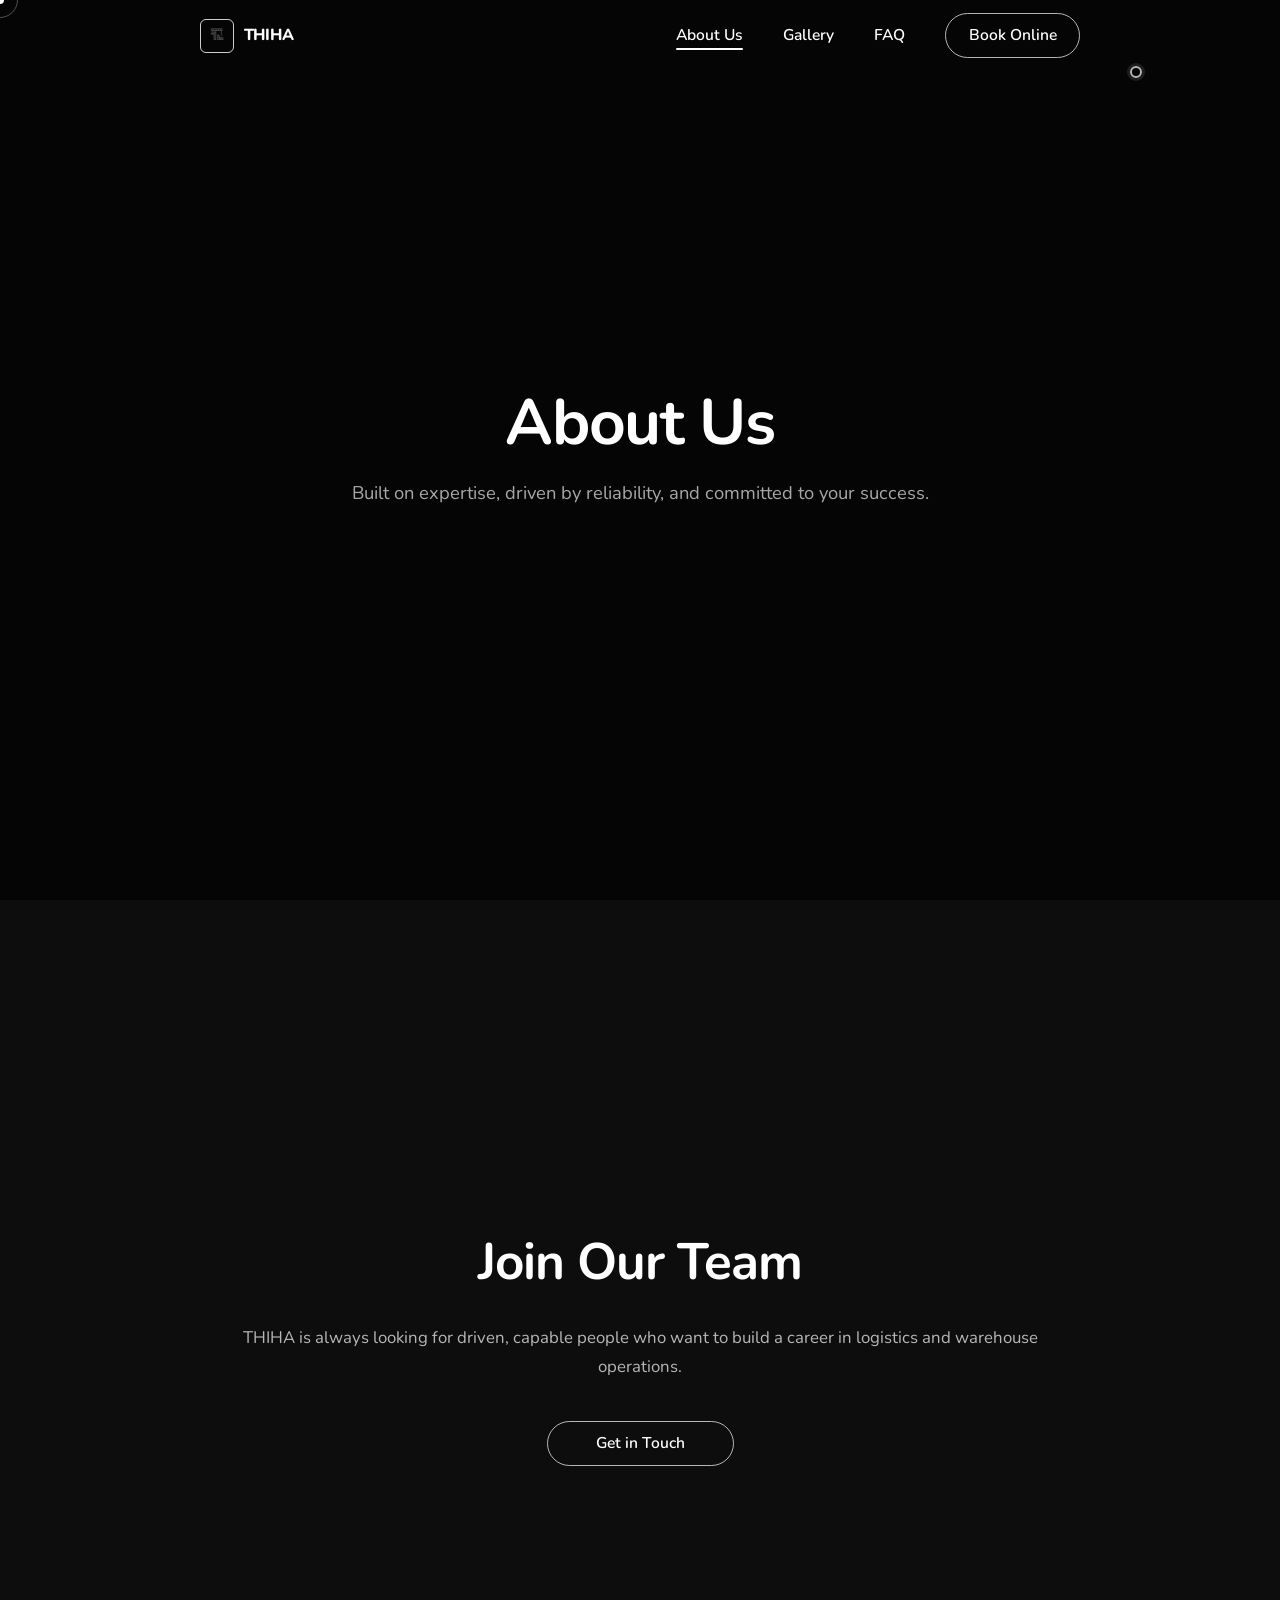
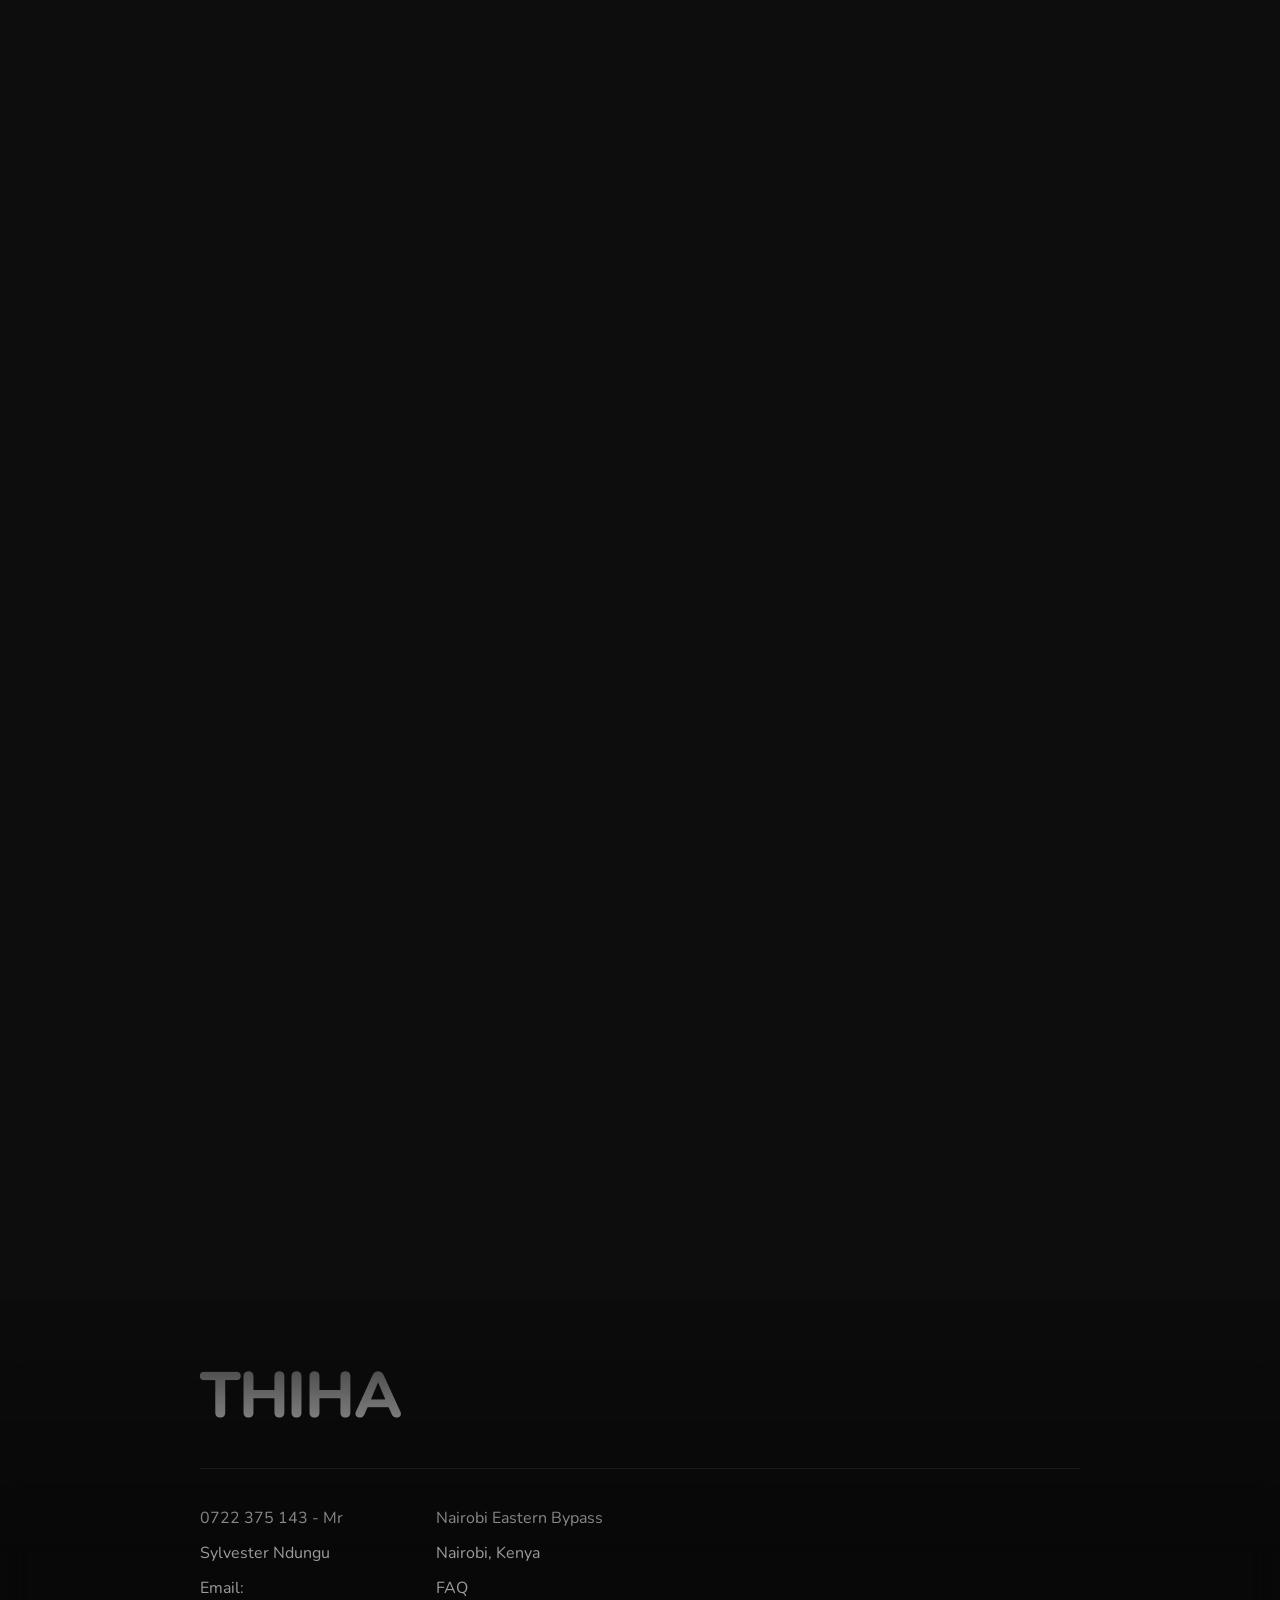
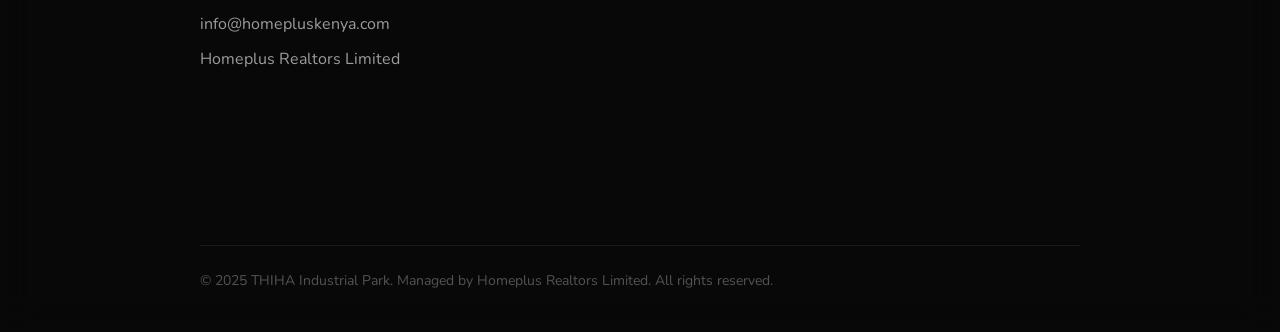
==== commit 4c7dfded: "mobile fixes" ====
--- a/about-us.html
+++ b/about-us.html
@@ -69,22 +69,22 @@
             <h2 class="about-h2">Our Core Values</h2>
             <div class="about-cards-grid">
               <div class="about-card about-fly-left">
-                <span class="about-asterisk">✳</span>
+                <span class="service-asterisk">✳&#xFE0E;</span>
                 <h3 class="about-card-title">Reliability</h3>
                 <p class="about-card-body">At THIHA, reliability isn't a marketing term — it's an operational standard. We invest in the systems, training, and infrastructure required to deliver on every commitment, every time.</p>
               </div>
               <div class="about-card about-fly-right">
-                <span class="about-asterisk">✳</span>
+                <span class="service-asterisk">✳&#xFE0E;</span>
                 <h3 class="about-card-title">Transparency</h3>
                 <p class="about-card-body">We believe our clients deserve full visibility into how their goods are stored and managed. Our reporting and communication systems ensure there are never any surprises.</p>
               </div>
               <div class="about-card about-fly-left">
-                <span class="about-asterisk">✳</span>
+                <span class="service-asterisk">✳&#xFE0E;</span>
                 <h3 class="about-card-title">Adaptability</h3>
                 <p class="about-card-body">Business needs change — and THIHA changes with them. Our flexible service model means we can scale, pivot, and customise to meet whatever comes next for your operation.</p>
               </div>
               <div class="about-card about-fly-right">
-                <span class="about-asterisk">✳</span>
+                <span class="service-asterisk">✳&#xFE0E;</span>
                 <h3 class="about-card-title">Partnership</h3>
                 <p class="about-card-body">We don't see ourselves as a vendor. THIHA is a long-term partner in your growth, invested in your success and proactive in finding ways to improve your supply chain outcomes.</p>
               </div>
--- a/style.css
+++ b/style.css
@@ -438,6 +438,8 @@
   display: block;
   margin-bottom: 1.25rem;
   line-height: 1;
+  font-family: var(--font);
+  font-style: normal;
 }
 
 .panel-card h3 {
@@ -950,6 +952,8 @@
   display: block;
   margin-bottom: 1.25rem;
   line-height: 1;
+  font-family: var(--font);
+  font-style: normal;
 }
 
 .about-card-title {
@@ -1565,18 +1569,27 @@
   .stage-indicators { display: none; }
 }
 
+@media (hover: none) and (pointer: coarse) {
+  .cursor, .cursor-follower { display: none; }
+  body { cursor: auto; }
+  a, button { cursor: pointer; }
+}
+
 @media (max-width: 768px) {
-  .hero-content h1 { font-size: 2rem; }
-  .panel-cards { grid-template-columns: 1fr; }
-  .panel-industries { grid-template-columns: 1fr; }
-  .panel-why-item { grid-template-columns: 60px 1fr; }
-  .why-sub { display: none; }
-  .footer-info { grid-template-columns: 1fr; }
+  .footer-info {
+    display: flex;
+    flex-direction: column;
+    gap: 1.5rem;
+  }
+  .footer-map {
+    width: 100%;
+    height: 220px;
+    grid-column: unset;
+    grid-row: unset;
+    margin-top: 0;
+  }
+  .footer-map iframe {
+    height: 220px;
+  }
   .footer-top { flex-direction: column; gap: 1rem; }
-  .booking-layout { grid-template-columns: 1fr; gap: 3rem; }
-  .faq-layout { grid-template-columns: 1fr; }
-  .faq-sidebar { position: static; }
-  .faq-categories { flex-direction: row; flex-wrap: wrap; }
-  .values-grid { grid-template-columns: 1fr; }
-  .form-row { grid-template-columns: 1fr; }
 }
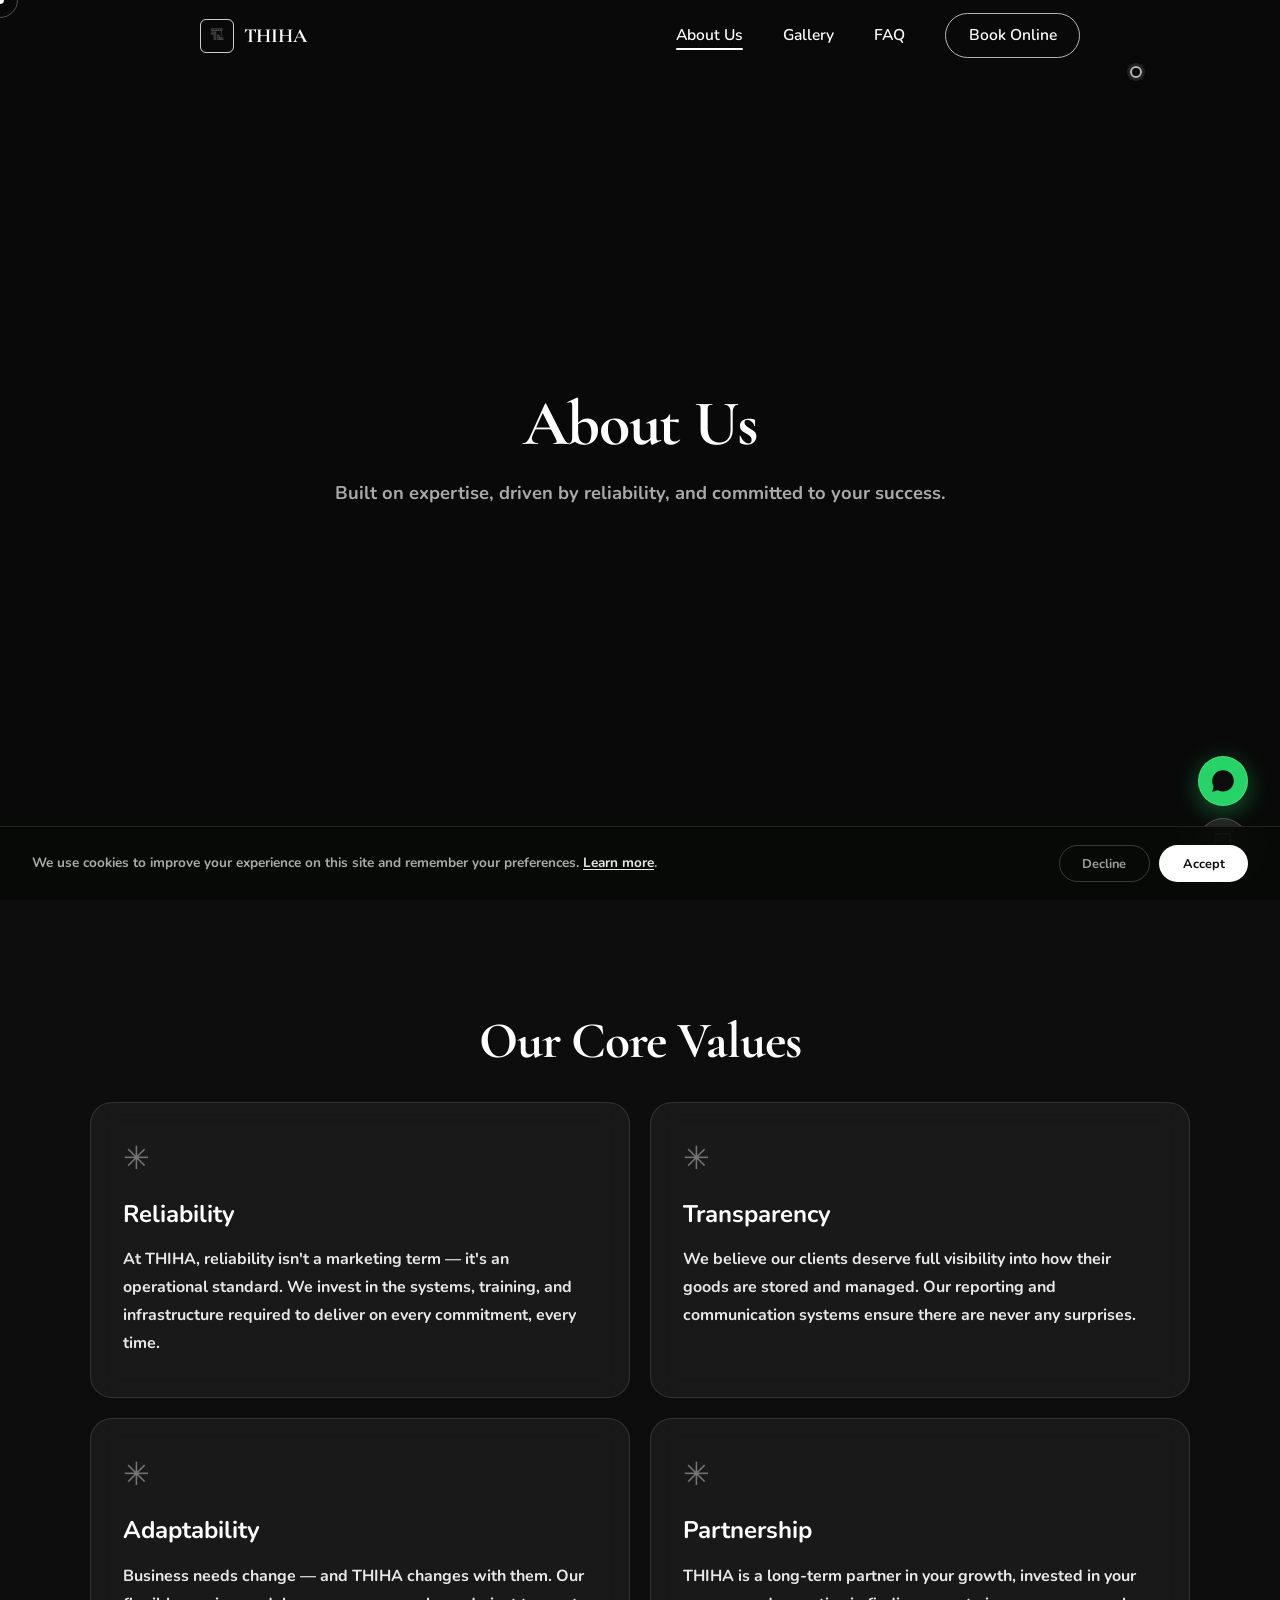
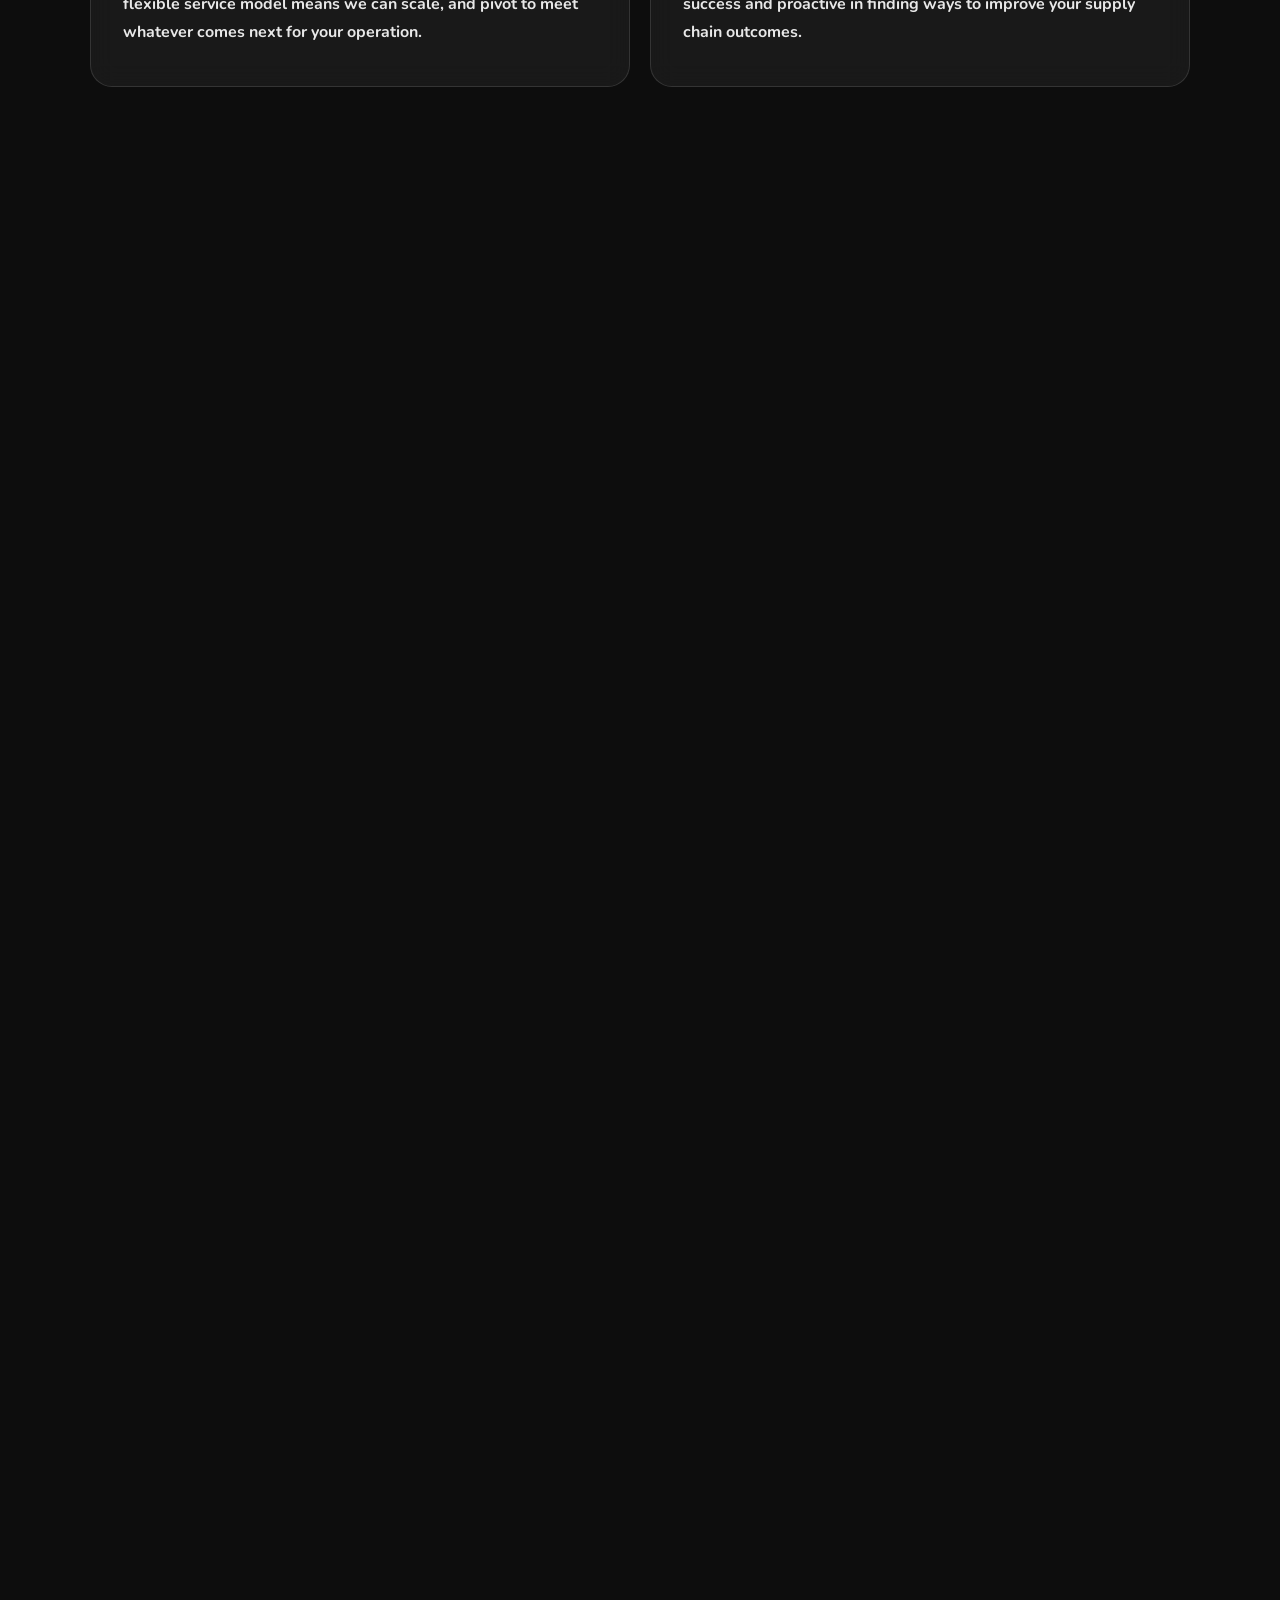
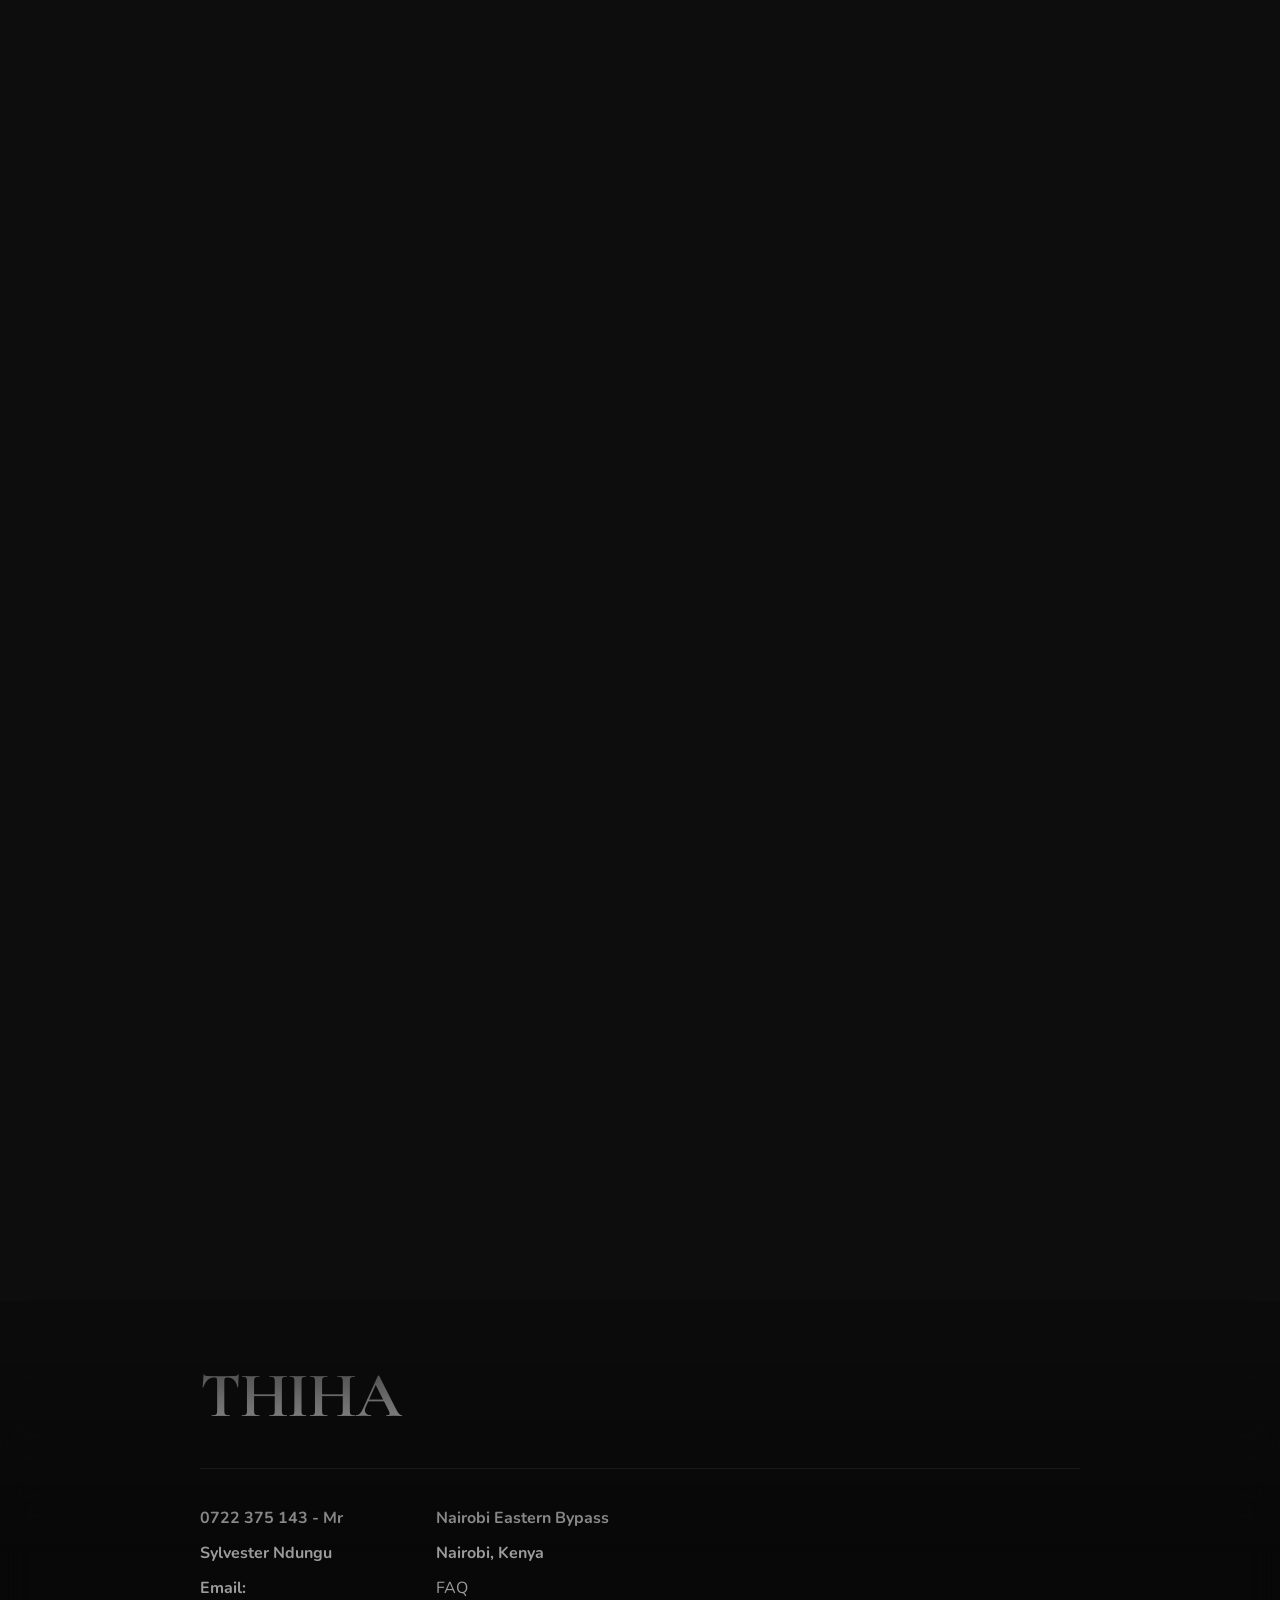
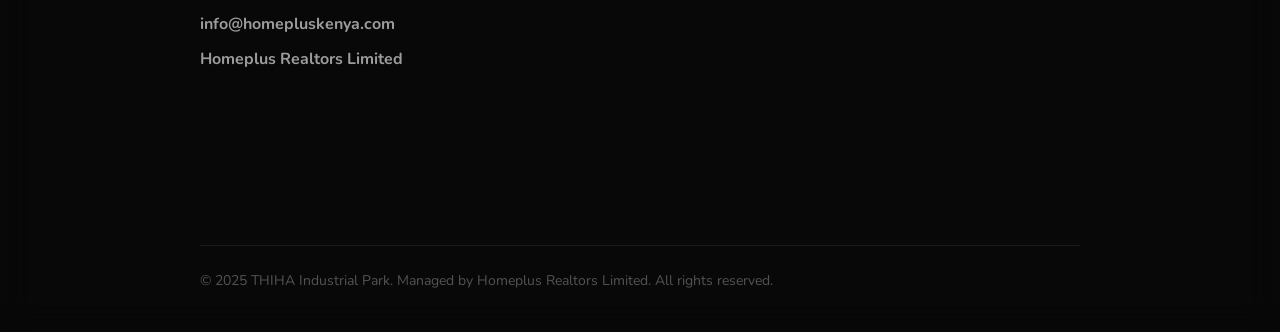
==== commit faf57138: "pot final pass" ====
--- a/about-us.html
+++ b/about-us.html
@@ -23,6 +23,7 @@
     <div class="spine-fill" id="spineFill"></div>
   </div>
 
+ <!-- ── Navigation ─────────────────────────── -->
   <nav class="nav">
     <div class="container">
       <a href="index.html" class="nav-logo">
@@ -30,10 +31,56 @@
         <span class="wordmark">THIHA</span>
       </a>
       <ul class="nav-links">
-        <li><a href="about-us.html" class="active">About Us</a></li>
-        <li><a href="gallery.html">Gallery</a></li>
-        <li><a href="faq.html">FAQ</a></li>
-        <li><a href="book-online.html" class="btn btn-nav">Book Online</a></li>
+        <li class="nav-item"><a href="about-us.html">About Us</a></li>
+        <li class="nav-item"><a href="gallery.html">Gallery</a></li>
+        <li class="nav-item nav-has-dropdown">
+          <a href="faq.html" class="nav-dropdown-trigger">FAQ</a>
+          <div class="nav-dropdown">
+            <div class="nav-dropdown-group">
+              <span class="nav-dropdown-category">General</span>
+              <a href="faq.html#what-is-thiha" class="nav-dropdown-item">What is THIHA Warehouses?</a>
+              <a href="faq.html#what-businesses" class="nav-dropdown-item">What types of businesses does THIHA work with?</a>
+              <a href="faq.html#where-located" class="nav-dropdown-item">Where is THIHA Warehouses located?</a>
+            </div>
+            <div class="nav-dropdown-group">
+              <span class="nav-dropdown-category">Storage</span>
+              <a href="faq.html#storage-options" class="nav-dropdown-item">What storage options are available?</a>
+              <a href="faq.html#scale-storage" class="nav-dropdown-item">Can I scale my storage up or down?</a>
+              <a href="faq.html#inventory-secure" class="nav-dropdown-item">How is my inventory kept secure?</a>
+            </div>
+            <div class="nav-dropdown-group">
+              <span class="nav-dropdown-category">Getting Started</span>
+              <a href="faq.html#get-started" class="nav-dropdown-item">How do I get started?</a>
+              <a href="faq.html#onboarding-time" class="nav-dropdown-item">How long does onboarding take?</a>
+              <a href="faq.html#minimum-contract" class="nav-dropdown-item">Is there a minimum contract term?</a>
+            </div>
+          </div>
+        </li>
+        <li class="nav-item nav-has-dropdown">
+          <a href="book-online.html" class="btn btn-nav nav-dropdown-trigger">Book Online</a>
+          <div class="nav-dropdown nav-dropdown-right">
+            <p class="nav-dropdown-heading">Get in Touch</p>
+            <div class="nav-dropdown-contacts">
+              <div class="nav-dropdown-contact-item">
+                <span>📞</span>
+                <span>0722 375 143 — Mr Sylvester Ndungu</span>
+              </div>
+              <div class="nav-dropdown-contact-item">
+                <span>✉️</span>
+                <span>info@homepluskenya.com</span>
+              </div>
+              <div class="nav-dropdown-contact-item">
+                <span>📍</span>
+                <span><a href="#contact">Nairobi Eastern Bypass, Nairobi</a></span>
+              </div>
+              <div class="nav-dropdown-contact-item">
+                <span>🕐</span>
+                <span>Response within 1 business day</span>
+              </div>
+            </div>
+            <a href="book-online.html#enquiry-form" class="nav-dropdown-cta">Send an Enquiry →</a>
+          </div>
+        </li>
       </ul>
       <button class="nav-toggle" aria-label="Toggle menu">
         <span></span><span></span><span></span>
@@ -55,11 +102,19 @@
       <div class="about-stage-box">
 
         <!-- Panel 1: Mission -->
-        <div class="about-panel">
-          <div class="about-stage">
-            <h2 class="about-h2">Trusted Warehouse Solutions Since Day One</h2>
-            <p class="about-lead">THIHA Warehouses was founded on a simple conviction: that businesses deserve a warehouse partner they can genuinely rely on. From our first facility to the network we operate today, every decision we make is driven by that principle.</p>
-            <p class="about-body">We specialise in state-of-the-art storage, logistics coordination, and inventory management — tailored to meet the diverse and evolving needs of businesses across retail, e-commerce, and manufacturing. When your goods are with THIHA, they're in safe hands.</p>
+       <div class="about-panel">
+          <div class="about-split">
+            <div class="about-split-left">
+              <h2 class="about-h2">Trusted Warehouse Solutions Since Day One</h2>
+            </div>
+            <div class="about-split-right">
+              <div class="about-split-card">
+                <p class="about-lead">THIHA Warehouses was founded on a simple conviction: that businesses deserve a <strong>warehouse partner</strong> they can <strong>genuinely rely on</strong>. From our first facility to the network we operate today, every decision we make is driven by that principle.</p>
+              </div>
+              <div class="about-split-card">
+                <p class="about-body">We specialise in <strong>state-of-the-art storage</strong>, <strong>logistics coordination</strong>, and <strong>inventory management</strong> — tailored to meet the diverse and evolving needs of businesses across retail, e-commerce, and manufacturing. When your goods are with THIHA at <u><i><a href="#contact">Nairobi's Eastern Bypass</a></i></u>, they're in <strong>safe hands</strong>.</p>
+              </div>
+            </div>
           </div>
         </div>
 
@@ -71,33 +126,24 @@
               <div class="about-card about-fly-left">
                 <span class="service-asterisk">✳&#xFE0E;</span>
                 <h3 class="about-card-title">Reliability</h3>
-                <p class="about-card-body">At THIHA, reliability isn't a marketing term — it's an operational standard. We invest in the systems, training, and infrastructure required to deliver on every commitment, every time.</p>
+                <p class="about-card-body">At THIHA, <strong>reliability isn't a marketing term</strong> — it's an operational standard. We invest in the <strong>systems, training, and infrastructure</strong> required to deliver on every commitment, every time.</p>
               </div>
               <div class="about-card about-fly-right">
                 <span class="service-asterisk">✳&#xFE0E;</span>
                 <h3 class="about-card-title">Transparency</h3>
-                <p class="about-card-body">We believe our clients deserve full visibility into how their goods are stored and managed. Our reporting and communication systems ensure there are never any surprises.</p>
+                <p class="about-card-body">We believe our clients deserve <strong>full visibility</strong> into how their goods are stored and managed. Our <strong>reporting and communication systems</strong> ensure there are never any surprises.</p>
               </div>
               <div class="about-card about-fly-left">
                 <span class="service-asterisk">✳&#xFE0E;</span>
                 <h3 class="about-card-title">Adaptability</h3>
-                <p class="about-card-body">Business needs change — and THIHA changes with them. Our flexible service model means we can scale, pivot, and customise to meet whatever comes next for your operation.</p>
+                <p class="about-card-body">Business needs change — and THIHA changes with them. Our <strong>flexible service model</strong> means we can <strong>scale, and pivot</strong> to meet whatever comes next for your operation.</p>
               </div>
               <div class="about-card about-fly-right">
                 <span class="service-asterisk">✳&#xFE0E;</span>
                 <h3 class="about-card-title">Partnership</h3>
-                <p class="about-card-body">We don't see ourselves as a vendor. THIHA is a long-term partner in your growth, invested in your success and proactive in finding ways to improve your supply chain outcomes.</p>
-              </div>
-            </div>
-          </div>
-        </div>
-
-        <!-- Panel 3: CTA -->
-        <div class="about-panel">
-          <div class="about-stage" style="text-align:center;">
-            <h2 class="about-h2">Join Our Team</h2>
-            <p class="about-body" style="margin-bottom:2.5rem;">THIHA is always looking for driven, capable people who want to build a career in logistics and warehouse operations.</p>
-            <a href="book-online.html" class="btn btn-outline-light">Get in Touch</a>
+                <p class="about-card-body">THIHA is a <strong>long-term partner</strong> in your growth, invested in your success and proactive in finding ways to <strong>improve your supply chain outcomes</strong>.</p>
+              </div>
+            </div>
           </div>
         </div>
 
@@ -140,6 +186,68 @@
   </footer>
 
   <script src="main.js"></script>
-  <button class="scroll-top" id="scrollTop" aria-label="Scroll to top">↑</button>
+  <!-- ── Floating Action Cluster ────────────── -->
+  <div class="fab-cluster">
+    <a href="https://wa.me/254722375143?text=Hi%20THIHA%2C%20I%27d%20like%20to%20know%20more%20about%20your%20storage%20options."
+      target="_blank" rel="noopener" class="fab-btn fab-whatsapp" aria-label="Chat on WhatsApp">
+      <svg viewBox="0 0 24 24" width="26" height="26" fill="currentColor"><path d="M17.5 14.4c-.3-.1-1.7-.8-2-.9-.3-.1-.5-.1-.7.1-.2.3-.7.9-.9 1-.2.2-.4.2-.7.1-1-.4-2-1.1-2.8-2-.7-.8-1.2-1.6-1.5-2.3-.1-.3 0-.5.1-.7l.4-.5c.1-.2.2-.4.1-.6-.1-.2-.6-1.5-.8-2-.2-.5-.4-.4-.6-.4h-.5c-.2 0-.5.1-.7.3-.3.3-1 1-1 2.3 0 1.4 1 2.7 1.1 2.9.1.2 1.6 2.5 4 3.5 2 .8 2.4.7 2.8.6.4-.1 1.3-.5 1.5-1 .2-.5.2-.9.1-1zM12 2C6.5 2 2 6.5 2 12c0 1.8.5 3.5 1.3 5L2 22l5.2-1.4c1.4.7 3 1.1 4.8 1.1 5.5 0 10-4.5 10-10S17.5 2 12 2z"/></svg>
+    </a>
+    <button class="fab-btn fab-calc" id="fabCalcBtn" aria-label="Calculate your space needs">
+      <svg viewBox="0 0 24 24" width="22" height="22" fill="none" stroke="currentColor" stroke-width="1.8"><rect x="4" y="2" width="16" height="20" rx="2"/><line x1="8" y1="6" x2="16" y2="6"/><line x1="8" y1="10" x2="8" y2="10.5"/><line x1="12" y1="10" x2="12" y2="10.5"/><line x1="16" y1="10" x2="16" y2="10.5"/><line x1="8" y1="14" x2="8" y2="14.5"/><line x1="12" y1="14" x2="12" y2="14.5"/><line x1="16" y1="14" x2="16" y2="14.5"/><line x1="8" y1="18" x2="8" y2="18.5"/><line x1="12" y1="18" x2="12" y2="18.5"/></svg>
+    </button>
+  </div>
+
+  <!-- ── Space Calculator Modal ──────────────── -->
+  <div class="calc-modal" id="calcModal">
+    <div class="calc-modal-inner">
+      <button class="calc-close" id="calcClose" aria-label="Close calculator">×</button>
+      <p class="calc-eyebrow">Space Calculator</p>
+      <h3 class="calc-title">How Much Space Do You Need?</h3>
+      <p class="calc-sub">Each of our storage floors covers 5000 sq ft. Estimate your requirement below.</p>
+
+      <div class="calc-input-row">
+        <label for="calcPallets">Number of pallets</label>
+        <input type="range" id="calcPallets" min="1" max="300" value="60" step="1"/>
+        <span class="calc-input-value" id="calcPalletsVal">60</span>
+      </div>
+
+      <div class="calc-result">
+        <div class="calc-result-figure">
+          <span class="calc-result-number" id="calcSqft">320</span>
+          <span class="calc-result-unit">sq ft estimated</span>
+        </div>
+      </div>
+
+      <div class="calc-bars">
+        <div class="calc-bar-row">
+          <div class="calc-bar-label">
+            <span>Ground Floor Storage</span>
+            <span id="calcGroundPct">0%</span>
+          </div>
+          <div class="calc-bar-track"><div class="calc-bar-fill" id="calcGroundFill"></div></div>
+        </div>
+        <div class="calc-bar-row">
+          <div class="calc-bar-label">
+            <span>First Floor Open Storage</span>
+            <span id="calcFirstPct">0%</span>
+          </div>
+          <div class="calc-bar-track"><div class="calc-bar-fill calc-bar-fill-alt" id="calcFirstFill"></div></div>
+        </div>
+      </div>
+
+      <p class="calc-note" id="calcNote">Comfortably fits within our Ground Floor Storage with room to grow.</p>
+
+      <a href="book-online.html" class="btn btn-outline-light calc-cta">Get a Tailored Quote</a>
+    </div>
+  </div>
+
+  <!-- ── Cookie Consent Banner ───────────────── -->
+  <div class="cookie-banner" id="cookieBanner">
+    <p class="cookie-text">We use cookies to improve your experience on this site and remember your preferences. <a href="#contact">Learn more</a>.</p>
+    <div class="cookie-actions">
+      <button class="cookie-btn cookie-decline" id="cookieDecline">Decline</button>
+      <button class="cookie-btn cookie-accept" id="cookieAccept">Accept</button>
+    </div>
+  </div>
 </body>
 </html>
--- a/style.css
+++ b/style.css
@@ -57,7 +57,7 @@
 .video-dim {
   position: absolute;
   inset: 0;
-  background: rgba(0,0,0,0.62);
+  background: rgba(0,0,0,0.32);
 }
 
 /* ── Custom Cursor ─────────────────────────── */
@@ -151,6 +151,7 @@
   font-weight: 800;
   line-height: 1.05;
   letter-spacing: -0.02em;
+  font-family: var(--font-serif)
 }
 h2 {
   font-size: clamp(2rem, 4vw, 3.5rem);
@@ -159,9 +160,10 @@
   letter-spacing: -0.02em;
   color: var(--pure-white);
   margin-bottom: 1.25rem;
-}
-h3 { font-size: 1rem; font-weight: 700; }
-p { font-size: 1rem; line-height: 1.75; }
+  font-family: var(--font-serif)
+}
+h3 { font-size: 1.5rem; font-weight: 700;}
+p { font-size: 1.5rem; line-height: 1.75; font-weight: 700;}
 
 /* ── Layout ────────────────────────────────── */
 .container {
@@ -247,10 +249,11 @@
   transition: background var(--transition);
 }
 .nav-logo .wordmark {
-  font-size: 1rem;
+  font-size: 1.25rem;
   font-weight: 800;
   color: var(--pure-white);
   letter-spacing: -0.01em;
+  font-family: var(--font-serif)
 }
 .nav-logo:hover .logo-icon { background: rgba(255,255,255,0.2); }
 .nav-links {
@@ -290,6 +293,164 @@
   transition: var(--transition);
 }
 
+/* ── Nav Dropdowns ─────────────────────────── */
+.nav-item {
+  position: relative;
+}
+
+.nav-dropdown {
+  position: absolute;
+  top: calc(100% + 1rem);
+  left: 50%;
+  transform: translateX(-50%) translateY(-8px);
+  min-width: 320px;
+  background: rgba(10,12,10,0.85);
+  backdrop-filter: blur(24px);
+  -webkit-backdrop-filter: blur(24px);
+  border: 1px solid rgba(255,255,255,0.1);
+  border-radius: 16px;
+  padding: 1.25rem;
+  opacity: 0;
+  pointer-events: none;
+  transition: opacity 0.25s ease, transform 0.25s ease;
+  z-index: 2000;
+  box-shadow: 0 24px 60px rgba(0,0,0,0.5);
+}
+
+.nav-dropdown-right {
+  left: auto;
+  right: 0;
+  transform: translateX(0) translateY(-8px);
+}
+
+.nav-has-dropdown:hover .nav-dropdown,
+.nav-dropdown.open {
+  opacity: 1;
+  pointer-events: all;
+  transform: translateX(-50%) translateY(0);
+}
+
+.nav-has-dropdown:hover .nav-dropdown-right,
+.nav-dropdown-right.open {
+  transform: translateX(0) translateY(0);
+}
+
+/* Arrow pointer */
+.nav-dropdown::before {
+  content: '';
+  position: absolute;
+  top: -6px;
+  left: 50%;
+  transform: translateX(-50%);
+  width: 12px;
+  height: 12px;
+  background: rgba(10,12,10,0.85);
+  border-left: 1px solid rgba(255,255,255,0.1);
+  border-top: 1px solid rgba(255,255,255,0.1);
+  transform: translateX(-50%) rotate(45deg);
+  backdrop-filter: blur(24px);
+}
+
+.nav-dropdown-right::before {
+  left: auto;
+  right: 1.5rem;
+  transform: rotate(45deg);
+}
+
+/* FAQ dropdown groups */
+.nav-dropdown-group {
+  margin-bottom: 1rem;
+  padding-bottom: 1rem;
+  border-bottom: 1px solid rgba(255,255,255,0.06);
+}
+
+.nav-dropdown-group:last-child {
+  margin-bottom: 0;
+  padding-bottom: 0;
+  border-bottom: none;
+}
+
+.nav-dropdown-category {
+  display: block;
+  font-size: 0.65rem;
+  font-weight: 700;
+  letter-spacing: 0.15em;
+  text-transform: uppercase;
+  color: rgba(255,255,255,0.35);
+  margin-bottom: 0.5rem;
+}
+
+.nav-dropdown-item {
+  display: block;
+  font-size: 0.875rem;
+  font-weight: 500;
+  color: rgba(255,255,255,0.7);
+  padding: 0.35rem 0;
+  transition: color 0.2s ease;
+  line-height: 1.4;
+  cursor: none;
+}
+
+.nav-dropdown-item:hover {
+  color: var(--pure-white);
+}
+
+/* Book Online dropdown */
+.nav-dropdown-heading {
+  font-size: 0.65rem;
+  font-weight: 700;
+  letter-spacing: 0.15em;
+  text-transform: uppercase;
+  color: rgba(255,255,255,0.35);
+  margin-bottom: 1rem;
+}
+
+.nav-dropdown-contacts {
+  display: flex;
+  flex-direction: column;
+  gap: 0.65rem;
+  margin-bottom: 1.25rem;
+}
+
+.nav-dropdown-contact-item {
+  display: flex;
+  align-items: flex-start;
+  gap: 0.75rem;
+  font-size: 0.875rem;
+  color: rgba(255,255,255,0.7);
+  line-height: 1.4;
+}
+
+.nav-dropdown-contact-item span:first-child {
+  font-size: 0.9rem;
+  flex-shrink: 0;
+  margin-top: 0.05rem;
+}
+
+.nav-dropdown-cta {
+  display: block;
+  text-align: center;
+  padding: 0.65rem 1rem;
+  background: rgba(255,255,255,0.08);
+  border: 1px solid rgba(255,255,255,0.15);
+  border-radius: 10px;
+  font-size: 0.875rem;
+  font-weight: 700;
+  color: var(--pure-white);
+  transition: background 0.2s ease, border-color 0.2s ease;
+  cursor: none;
+}
+
+.nav-dropdown-cta:hover {
+  background: rgba(255,255,255,0.15);
+  border-color: rgba(255,255,255,0.3);
+}
+
+/* Hide dropdowns on mobile */
+@media (max-width: 900px) {
+  .nav-dropdown { display: none; }
+}
+
 /* ── Hero ──────────────────────────────────── */
 .hero {
   position: relative;
@@ -307,6 +468,7 @@
 }
 .hero-content h1 {
   font-size: clamp(2.5rem, 5vw, 5rem);
+  font-family: var(--font-serif);
   font-weight: 700;
   color: var(--pure-white);
   letter-spacing: -0.02em;
@@ -562,36 +724,103 @@
 }
 
 .why-sub {
-  font-size: 1rem;
-  color: rgba(255,255,255,0.5);
-}
-
-/* ── Panel: Testimonial ────────────────────── */
-.testimonials-brand {
-  font-family: 'Brush Script MT', 'Segoe Script', cursive;
-  font-size: 2.5rem;
-  color: rgba(255,255,255,0.4);
-  font-weight: 400;
-  display: block;
-  margin-bottom: 1.5rem;
-}
-
-.testimonials-quote {
+  font-size: 1.5rem;
+  color: rgba(255, 255, 255, 0.654);
+}
+
+/* ── Partners Carousel ─────────────────────── */
+.partners-carousel {
+  display: flex;
+  align-items: center;
+  gap: 1rem;
+  width: 100%;
+  margin-top: 2rem;
+  position: relative;
+}
+
+.partners-track-wrap {
+  flex: 1;
+  overflow: hidden;
+  position: relative;
+  mask-image: linear-gradient(to right, transparent, black 8%, black 92%, transparent);
+  -webkit-mask-image: linear-gradient(to right, transparent, black 8%, black 92%, transparent);
+}
+
+.partners-track {
+  display: flex;
+  gap: 1rem;
+  width: max-content;
+  animation: partnersScroll 22s linear infinite;
+}
+
+.partners-carousel.paused .partners-track {
+  animation-play-state: paused;
+}
+
+@keyframes partnersScroll {
+  from { transform: translateX(0); }
+  to   { transform: translateX(-50%); }
+}
+
+.partner-card {
+  flex-shrink: 0;
+  width: 180px;
+  height: 90px;
+  border-radius: 16px;
+  border: 1.5px solid rgba(255,255,255,1);
+  background: rgba(255,255,255,0.18);
+  backdrop-filter: blur(28px);
+  -webkit-backdrop-filter: blur(28px);
+  display: flex;
+  align-items: center;
+  justify-content: center;
+  padding: 0 1rem;
+  transition: border-color 0.3s ease, transform 0.3s ease, background 0.3s ease;
+}
+
+.partner-card:hover {
+  border-color: rgba(255,255,255,1);
+  background: rgba(255,255,255,0.14);
+  transform: translateY(-3px);
+}
+
+.partner-name {
   font-family: var(--font-serif);
-  font-size: clamp(1.2rem, 2.2vw, 1.6rem);
-  font-weight: 400;
+  font-size: 1.05rem;
+  font-weight: 600;
+  color: rgba(255,255,255,0.75);
+  text-align: center;
+  letter-spacing: 0.01em;
+  line-height: 1.3;
+}
+
+.partners-arrow {
+  flex-shrink: 0;
+  width: 44px;
+  height: 44px;
+  border-radius: 50%;
+  border: 1px solid rgba(255,255,255,0.18);
+  background: rgba(255,255,255,0.06);
+  backdrop-filter: blur(10px);
   color: var(--pure-white);
-  line-height: 1.7;
-  margin: 0 0 1.5rem;
-  max-width: 640px;
-}
-
-.testimonials-name {
-  font-size: 0.8rem;
-  font-weight: 600;
-  color: rgba(255,255,255,0.4);
-  letter-spacing: 0.15em;
-  text-transform: uppercase;
+  font-size: 1.4rem;
+  display: flex;
+  align-items: center;
+  justify-content: center;
+  cursor: none;
+  transition: background 0.2s ease, border-color 0.2s ease;
+  z-index: 2;
+}
+
+.partners-arrow:hover {
+  background: rgba(255,255,255,0.16);
+  border-color: rgba(255,255,255,0.4);
+}
+
+@media (max-width: 768px) {
+  .partner-card { width: 140px; height: 76px; }
+  .partner-name { font-size: 0.9rem; }
+  .partners-arrow { width: 38px; height: 38px; font-size: 1.2rem; }
 }
 
 /* ── Stage indicators ──────────────────────── */
@@ -645,6 +874,7 @@
   color: var(--white);
   letter-spacing: -0.02em;
   line-height: 1;
+  font-family: var(--font-serif)
 }
 
 .footer-info {
@@ -760,28 +990,201 @@
 .fade-in-delay-3 { transition-delay: 0.3s; }
 .fade-in-delay-4 { transition-delay: 0.4s; }
 
-/* ── Scroll to top ─────────────────────────── */
-.scroll-top {
+/* ── Floating Action Cluster ──────────────── */
+.fab-cluster {
   position: fixed;
-  bottom: 2rem; right: 2rem;
-  width: 44px; height: 44px;
+  bottom: 2rem;
+  right: 2rem;
+  z-index: 999;
+  display: flex;
+  flex-direction: column;
+  align-items: center;
+  gap: 0.75rem;
+}
+
+.fab-btn {
+  width: 50px;
+  height: 50px;
   border-radius: 50%;
+  display: flex;
+  align-items: center;
+  justify-content: center;
+  cursor: none;
+  border: 1px solid rgba(255,255,255,0.2);
+  transition: transform 0.25s ease, box-shadow 0.25s ease, background 0.25s ease;
+  text-decoration: none;
+}
+
+.fab-btn:hover { transform: scale(1.08); }
+
+.fab-whatsapp {
+  background: #25D366;
+  color: #0D0D0D;
+  box-shadow: 0 6px 24px rgba(37,211,102,0.4);
+}
+
+.fab-calc {
   background: rgba(255,255,255,0.1);
-  color: var(--white);
-  border: 1px solid rgba(255,255,255,0.2);
+  backdrop-filter: blur(12px);
+  -webkit-backdrop-filter: blur(12px);
+  color: var(--pure-white);
+}
+.fab-calc:hover { background: rgba(255,255,255,0.18); }
+
+.fab-cluster .scroll-top { position: static; }
+
+@media (max-width: 640px) {
+  .fab-cluster { bottom: 1.25rem; right: 1.25rem; gap: 0.6rem; }
+  .fab-btn { width: 44px; height: 44px; }
+}
+
+/* ── Space Calculator Modal ───────────────── */
+.calc-modal {
+  position: fixed;
+  inset: 0;
+  z-index: 2200;
+  background: rgba(0,0,0,0.7);
+  backdrop-filter: blur(8px);
+  display: flex;
+  align-items: center;
+  justify-content: center;
+  opacity: 0;
+  pointer-events: none;
+  transition: opacity 0.3s ease;
+  padding: 1.5rem;
+}
+.calc-modal.active { opacity: 1; pointer-events: all; }
+
+.calc-modal-inner {
+  position: relative;
+  width: min(460px, 100%);
+  background: rgba(10,12,10,0.92);
+  border: 1px solid rgba(255,255,255,0.12);
+  border-radius: 22px;
+  padding: 2.5rem;
+  backdrop-filter: blur(24px);
+  -webkit-backdrop-filter: blur(24px);
+  box-shadow: 0 30px 80px rgba(0,0,0,0.6);
+  transform: translateY(12px) scale(0.97);
+  transition: transform 0.3s ease;
+}
+.calc-modal.active .calc-modal-inner { transform: translateY(0) scale(1); }
+
+.calc-close {
+  position: absolute;
+  top: 1.25rem; right: 1.25rem;
+  width: 32px; height: 32px;
+  border-radius: 50%;
+  background: rgba(255,255,255,0.08);
+  border: 1px solid rgba(255,255,255,0.15);
+  color: var(--pure-white);
   font-size: 1.1rem;
   cursor: none;
-  z-index: 999;
-  opacity: 0;
-  transform: translateY(16px);
-  transition: opacity 0.3s ease, transform 0.3s ease;
-  display: flex;
-  align-items: center;
-  justify-content: center;
-  backdrop-filter: blur(8px);
-}
-.scroll-top.visible { opacity: 1; transform: translateY(0); }
-.scroll-top:hover { background: rgba(255,255,255,0.25); }
+  display: flex; align-items: center; justify-content: center;
+  transition: background 0.2s ease;
+}
+.calc-close:hover { background: rgba(255,255,255,0.18); }
+
+.calc-eyebrow {
+  font-size: 0.7rem; font-weight: 700; letter-spacing: 0.15em;
+  text-transform: uppercase; color: rgba(255,255,255,0.4);
+  margin-bottom: 0.6rem;
+}
+.calc-title {
+  font-size: 1.5rem; font-weight: 700; color: var(--pure-white);
+  margin-bottom: 0.5rem; line-height: 1.2;
+}
+.calc-sub {
+  font-size: 0.9rem; color: rgba(255,255,255,0.55);
+  margin-bottom: 1.75rem; line-height: 1.6;
+}
+.calc-input-row { margin-bottom: 1.75rem; }
+.calc-input-row label {
+  display: block; font-size: 0.75rem; font-weight: 700;
+  letter-spacing: 0.06em; text-transform: uppercase;
+  color: rgba(255,255,255,0.5); margin-bottom: 0.6rem;
+}
+.calc-input-row input[type="range"] {
+  width: 100%; accent-color: #64FFA0; margin-bottom: 0.4rem;
+}
+.calc-input-value { font-size: 0.85rem; font-weight: 700; color: var(--pure-white); }
+
+.calc-result {
+  text-align: center; padding: 1.25rem 0; margin-bottom: 1.5rem;
+  border-top: 1px solid rgba(255,255,255,0.08);
+  border-bottom: 1px solid rgba(255,255,255,0.08);
+}
+.calc-result-figure { display: flex; align-items: baseline; justify-content: center; gap: 0.5rem; }
+.calc-result-number {
+  font-size: 2.5rem; font-weight: 800; color: var(--pure-white);
+  font-family: var(--font-serif);
+}
+.calc-result-unit { font-size: 0.85rem; color: rgba(255,255,255,0.45); }
+
+.calc-bars { display: flex; flex-direction: column; gap: 1rem; margin-bottom: 1.5rem; }
+.calc-bar-label {
+  display: flex; justify-content: space-between; font-size: 0.8rem;
+  color: rgba(255,255,255,0.7); margin-bottom: 0.4rem; font-weight: 600;
+}
+.calc-bar-track {
+  width: 100%; height: 8px; border-radius: 50px;
+  background: rgba(255,255,255,0.08); overflow: hidden;
+}
+.calc-bar-fill {
+  height: 100%; border-radius: 50px; background: #64FFA0;
+  width: 0%; transition: width 0.35s ease;
+}
+.calc-bar-fill-alt { background: #FFD264; }
+
+.calc-note {
+  font-size: 0.85rem; color: rgba(255,255,255,0.6);
+  line-height: 1.6; margin-bottom: 1.75rem; text-align: center;
+}
+.calc-cta { width: 100%; justify-content: center; }
+
+@media (max-width: 480px) {
+  .calc-modal-inner { padding: 2rem 1.5rem; }
+  .calc-title { font-size: 1.3rem; }
+}
+
+/* ── Cookie Consent Banner ────────────────── */
+.cookie-banner {
+  position: fixed;
+  bottom: 0; left: 0; right: 0;
+  z-index: 2100;
+  background: rgba(8,10,8,0.92);
+  border-top: 1px solid rgba(255,255,255,0.1);
+  backdrop-filter: blur(20px);
+  -webkit-backdrop-filter: blur(20px);
+  padding: 1.1rem 2rem;
+  display: flex;
+  align-items: center;
+  justify-content: space-between;
+  gap: 1.5rem;
+  transform: translateY(100%);
+  transition: transform 0.5s cubic-bezier(0.4,0,0.2,1);
+}
+.cookie-banner.show { transform: translateY(0); }
+
+.cookie-text { font-size: 0.85rem; color: rgba(255,255,255,0.65); line-height: 1.5; max-width: 640px; }
+.cookie-text a { color: rgba(255,255,255,0.9); text-decoration: underline; text-underline-offset: 2px; }
+
+.cookie-actions { display: flex; gap: 0.6rem; flex-shrink: 0; }
+.cookie-btn {
+  padding: 0.55rem 1.4rem; border-radius: 50px; font-family: var(--font);
+  font-size: 0.8rem; font-weight: 700; cursor: none; border: 1.5px solid transparent;
+  transition: background 0.2s ease, border-color 0.2s ease; white-space: nowrap;
+}
+.cookie-decline { background: transparent; color: rgba(255,255,255,0.6); border-color: rgba(255,255,255,0.2); }
+.cookie-decline:hover { background: rgba(255,255,255,0.06); }
+.cookie-accept { background: var(--pure-white); color: var(--black); }
+.cookie-accept:hover { background: rgba(255,255,255,0.85); }
+
+@media (max-width: 640px) {
+  .cookie-banner { flex-direction: column; align-items: flex-start; padding: 1.1rem 1.25rem; }
+  .cookie-actions { width: 100%; }
+  .cookie-btn { flex: 1; text-align: center; }
+}
 
 /* ── About Page ────────────────────────────── */
 .about-sections-scroll {
@@ -886,6 +1289,47 @@
 .about-stage-wide {
   width: min(1100px, 90vw);
 }
+/* ── About split panel ─────────────────────── */
+.about-split {
+  display: grid;
+  grid-template-columns: 1fr 1fr;
+  gap: 4rem;
+  align-items: center;
+  width: min(1100px, 90vw);
+  text-align: left;
+}
+
+.about-split-left .about-h2 {
+  font-size: clamp(2rem, 3.5vw, 3.2rem);
+  margin-bottom: 0;
+  line-height: 1.1;
+}
+
+.about-split-right {
+  display: flex;
+  flex-direction: column;
+  gap: 1.25rem;
+}
+
+.about-split-card {
+  background: rgba(255,255,255,0.05);
+  border: 1.5px solid rgba(255,255,255,0.12);
+  border-radius: 18px;
+  padding: 2rem 2.25rem;
+  backdrop-filter: blur(12px);
+  -webkit-backdrop-filter: blur(12px);
+  transition: border-color 0.3s ease;
+}
+
+.about-split-card:hover {
+  border-color: rgba(255,255,255,0.28);
+}
+
+.about-split-card .about-lead,
+.about-split-card .about-body {
+  margin-bottom: 0;
+}
+
 
 .about-h2 {
   font-size: clamp(2rem, 4vw, 3.5rem);
@@ -906,7 +1350,7 @@
 
 .about-body {
   font-size: 1.05rem;
-  color: rgba(255,255,255,0.7);
+  color: rgba(255,255,255,0.8);
   line-height: 1.75;
 }
 
@@ -964,256 +1408,213 @@
 }
 
 .about-card-body {
-  color: rgba(255,255,255,0.65);
+  color: rgba(255,255,255,0.9);
   font-size: 1rem;
   line-height: 1.75;
 }
 
 @media (max-width: 768px) {
+  .about-split {
+    grid-template-columns: 1fr;
+    gap: 2rem;
+  }
+}
+
+@media (max-width: 768px) {
   .about-cards-grid { grid-template-columns: 1fr; }
 }
 
-/* ── Gallery Page ──────────────────────────── */
-.gal-section {
+/* ── Warehouse Gallery ─────────────────────── */
+
+/* Frost overlay */
+.wh-frost-overlay {
+  position: fixed;
+  inset: 0;
+  z-index: 0;
+  background: rgba(0,0,0,0.52);
+  backdrop-filter: blur(18px);
+  -webkit-backdrop-filter: blur(18px);
+  opacity: 0;
+  pointer-events: none;
+  transition: opacity 1s ease;
+}
+.wh-frost-overlay.wh-frost-on {
+  opacity: 1;
+}
+
+.wh-section {
   position: relative;
   z-index: 1;
-  background: transparent;
-  padding: 5rem 0 12rem;
-}
-
-.gal-container {
+  padding: 3rem 0 8rem;
+}
+
+.wh-full-wrap {
   width: min(1200px, 90vw);
   margin: 0 auto;
 }
 
-.gal-header {
+.wh-diagram-full { width: 100%; margin-bottom: 0.75rem; }
+
+.wh-zone { cursor: none; transition: fill 0.22s ease, stroke 0.22s ease; }
+.wh-dot  { cursor: none; }
+
+.wh-hint-text {
   text-align: center;
-  margin-bottom: 4rem;
-}
-
-.gal-filters {
-  display: flex;
-  gap: 0.75rem;
-  flex-wrap: wrap;
+  font-size: 0.7rem;
+  font-weight: 600;
+  letter-spacing: 0.1em;
+  text-transform: uppercase;
+  color: rgba(255,255,255,0.28);
+  margin-top: 0.4rem;
+  margin-bottom: 1rem;
+}
+
+.wh-panel-row { width: 100%; }
+
+.wh-photo-col {
+  background: rgba(255,255,255,0.05);
+  border: 1.5px solid rgba(255,255,255,0.12);
+  border-radius: 20px;
+  backdrop-filter: blur(20px);
+  -webkit-backdrop-filter: blur(20px);
+  min-height: 180px;
+  display: flex;
+  flex-direction: column;
+}
+
+.wh-empty-state {
+  flex: 1;
+  display: flex;
+  flex-direction: column;
+  align-items: center;
   justify-content: center;
-  margin-bottom: 4rem;
-}
-
-.gal-filter-btn {
-  padding: 0.6rem 2rem;
-  border-radius: var(--radius-pill);
-  border: 1.5px solid rgba(255,255,255,0.2);
-  background: transparent;
-  font-family: var(--font);
-  font-size: 0.95rem;
-  font-weight: 600;
-  color: rgba(255,255,255,0.5);
+  gap: 1rem;
+  padding: 2rem;
+}
+
+.wh-empty-icon { font-size: 2.5rem; opacity: 0.3; }
+
+.wh-active-state {
+  display: none;
+  flex-direction: column;
+  padding: 1.5rem;
+}
+
+.wh-active-hdr {
+  display: flex;
+  align-items: center;
+  justify-content: space-between;
+  margin-bottom: 1.25rem;
+}
+
+.wh-zone-pill {
+  font-size: 0.7rem;
+  font-weight: 800;
+  letter-spacing: 0.1em;
+  text-transform: uppercase;
+  padding: 0.35rem 0.85rem;
+  border-radius: 50px;
+  border: 1.5px solid transparent;
+}
+
+.wh-zone-ct { font-size: 0.7rem; color: rgba(255,255,255,0.35); }
+
+.wh-thumb-grid {
+  display: flex;
+  flex-direction: row;
+  gap: 0.6rem;
+  overflow-x: auto;
+  padding-bottom: 0.5rem;
+  scrollbar-width: thin;
+  scrollbar-color: rgba(255,255,255,0.15) transparent;
+}
+.wh-thumb-grid::-webkit-scrollbar { height: 4px; }
+.wh-thumb-grid::-webkit-scrollbar-track { background: transparent; }
+.wh-thumb-grid::-webkit-scrollbar-thumb { background: rgba(255,255,255,0.15); border-radius: 4px; }
+
+.wh-thumb {
+  flex-shrink: 0;
+  width: 180px;
+  height: 135px;
+  border-radius: 10px;
+  overflow: hidden;
+  position: relative;
   cursor: none;
-  transition: all 0.3s ease;
+  border: 1.5px solid rgba(255,255,255,0.08);
+  background: rgba(255,255,255,0.04);
+  transition: border-color 0.2s ease, transform 0.2s ease;
+}
+.wh-thumb:hover { border-color: rgba(255,255,255,0.4); transform: scale(1.03); }
+.wh-thumb img, .wh-thumb video { width:100%; height:100%; object-fit:cover; display:block; }
+
+.wh-vid-badge {
+  position: absolute; top: 0.5rem; left: 0.5rem;
+  background: rgba(0,0,0,0.7); color: rgba(255,255,255,0.9);
+  font-size: 0.6rem; padding: 0.2rem 0.5rem; border-radius: 4px;
+}
+
+.wh-click-hint {
+  font-size: 0.65rem; color: rgba(255,255,255,0.2);
+  text-align: center; margin-top: 0.75rem;
+}
+
+.wh-legend {
+  display: flex; flex-wrap: wrap; justify-content: center;
+  gap: 0.75rem; margin-top: 1.75rem;
+}
+
+.wh-leg-btn {
+  display: flex; align-items: center; gap: 0.5rem;
+  padding: 0.5rem 1.1rem;
+  border: 1px solid rgba(255,255,255,0.1);
+  border-radius: 50px;
+  background: rgba(255,255,255,0.05);
   backdrop-filter: blur(8px);
-  -webkit-backdrop-filter: blur(8px);
-  letter-spacing: 0.02em;
-}
-
-.gal-filter-btn:hover {
-  border-color: rgba(255,255,255,0.5);
+  font-family: var(--font); font-size: 0.72rem; font-weight: 700;
+  letter-spacing: 0.07em; text-transform: uppercase;
+  color: rgba(255,255,255,0.5); cursor: none; transition: all 0.2s ease;
+}
+.wh-leg-btn:hover, .wh-leg-btn.wh-leg-active {
+  background: rgba(255,255,255,0.12);
+  border-color: rgba(255,255,255,0.28);
   color: var(--pure-white);
-  background: rgba(255,255,255,0.05);
-}
-
-.gal-filter-btn.active {
-  background: rgba(255,255,255,0.12);
-  border-color: rgba(255,255,255,0.7);
-  color: var(--pure-white);
-}
-
-.gal-grid {
-  columns: 3;
-  column-gap: 1rem;
-}
-
-.gal-item {
-  break-inside: avoid;
-  margin-bottom: 1rem;
-  border-radius: 18px;
-  overflow: hidden;
-  cursor: none;
-  position: relative;
-  display: block;
-  border: 1px solid rgba(255,255,255,0.06);
-  opacity: 0;
-  transform: translateY(30px);
-  transition: opacity 0.7s cubic-bezier(0.4,0,0.2,1),
-              transform 0.7s cubic-bezier(0.4,0,0.2,1),
-              border-color 0.3s ease;
-}
-
-.gal-item.gal-visible {
-  opacity: 1;
-  transform: translateY(0);
-}
-
-.gal-item:hover {
-  border-color: rgba(255,255,255,0.2);
-}
-
-.gal-item.hidden { display: none; }
-
-.gal-item img,
-.gal-item video {
-  width: 100%;
-  height: auto;
-  display: block;
-  transition: transform 0.6s cubic-bezier(0.4,0,0.2,1);
-}
-
-.gal-item:hover img,
-.gal-item:hover video {
-  transform: scale(1.05);
-}
-
-.gal-overlay {
-  position: absolute;
-  inset: 0;
-  background: rgba(0,0,0,0);
-  border-radius: 18px;
-  display: flex;
-  align-items: center;
-  justify-content: center;
-  transition: background 0.35s ease;
-}
-
-.gal-item:hover .gal-overlay {
-  background: rgba(0,0,0,0.4);
-}
-
-.gal-overlay span {
-  color: var(--white);
-  font-size: 2.2rem;
-  opacity: 0;
-  transform: scale(0.7);
-  transition: opacity 0.3s ease, transform 0.3s ease;
-}
-
-.gal-item:hover .gal-overlay span {
-  opacity: 1;
-  transform: scale(1);
-}
-
-.gal-video-badge {
-  position: absolute;
-  top: 0.85rem;
-  left: 0.85rem;
-  background: rgba(0,0,0,0.65);
-  backdrop-filter: blur(10px);
-  -webkit-backdrop-filter: blur(10px);
-  color: var(--white);
-  font-size: 0.65rem;
-  font-weight: 700;
-  letter-spacing: 0.12em;
-  text-transform: uppercase;
-  padding: 0.3rem 0.7rem;
-  border-radius: 6px;
-  z-index: 2;
-  border: 1px solid rgba(255,255,255,0.15);
-}
+}
+.wh-leg-dot { width:8px; height:8px; border-radius:50%; flex-shrink:0; }
 
 /* Lightbox */
 .lightbox {
-  position: fixed;
-  inset: 0;
-  background: rgba(0,0,0,0.95);
-  z-index: 2000;
-  display: flex;
-  align-items: center;
-  justify-content: center;
-  opacity: 0;
-  pointer-events: none;
-  transition: opacity 0.35s ease;
-}
-
-.lightbox.active {
-  opacity: 1;
-  pointer-events: all;
-}
-
-.lightbox-content {
-  display: flex;
-  align-items: center;
-  justify-content: center;
-  max-width: 88vw;
-  max-height: 88vh;
-}
-
-.lightbox-media {
-  max-width: 88vw;
-  max-height: 88vh;
-  object-fit: contain;
-  border-radius: 16px;
-  display: block;
-  box-shadow: 0 40px 120px rgba(0,0,0,0.8);
-}
-
+  position: fixed; inset: 0; background: rgba(0,0,0,0.95);
+  z-index: 2000; display: flex; align-items: center; justify-content: center;
+  opacity: 0; pointer-events: none; transition: opacity 0.35s ease;
+}
+.lightbox.active { opacity: 1; pointer-events: all; }
+.lightbox-content { display:flex; align-items:center; justify-content:center; max-width:88vw; max-height:88vh; }
+.lightbox-media { max-width:88vw; max-height:88vh; object-fit:contain; border-radius:16px; display:block; }
 .lightbox-close {
-  position: absolute;
-  top: 1.5rem; right: 1.5rem;
-  background: rgba(255,255,255,0.08);
-  border: 1px solid rgba(255,255,255,0.15);
-  color: var(--white);
-  font-size: 1.4rem;
-  width: 44px; height: 44px;
-  border-radius: 50%;
-  cursor: none;
-  transition: background 0.3s ease;
-  display: flex;
-  align-items: center;
-  justify-content: center;
-  backdrop-filter: blur(8px);
-}
-
-.lightbox-close:hover { background: rgba(255,255,255,0.18); }
-
-.lightbox-prev,
-.lightbox-next {
-  position: absolute;
-  top: 50%;
-  transform: translateY(-50%);
-  background: rgba(255,255,255,0.08);
-  border: 1px solid rgba(255,255,255,0.15);
-  color: var(--white);
-  font-size: 1.4rem;
-  width: 52px; height: 52px;
-  border-radius: 50%;
-  cursor: none;
-  transition: background 0.3s ease;
-  display: flex;
-  align-items: center;
-  justify-content: center;
-  backdrop-filter: blur(8px);
-}
-
-.lightbox-prev { left: 1.5rem; }
-.lightbox-next { right: 1.5rem; }
-.lightbox-prev:hover,
-.lightbox-next:hover { background: rgba(255,255,255,0.2); }
-
+  position:absolute; top:1.5rem; right:1.5rem;
+  background:rgba(255,255,255,0.08); border:1px solid rgba(255,255,255,0.15);
+  color:var(--white); font-size:1.4rem; width:44px; height:44px;
+  border-radius:50%; cursor:none; transition:background 0.3s ease;
+  display:flex; align-items:center; justify-content:center; backdrop-filter:blur(8px);
+}
+.lightbox-close:hover { background:rgba(255,255,255,0.18); }
+.lightbox-prev, .lightbox-next {
+  position:absolute; top:50%; transform:translateY(-50%);
+  background:rgba(255,255,255,0.08); border:1px solid rgba(255,255,255,0.15);
+  color:var(--white); font-size:1.4rem; width:52px; height:52px;
+  border-radius:50%; cursor:none; transition:background 0.3s ease;
+  display:flex; align-items:center; justify-content:center; backdrop-filter:blur(8px);
+}
+.lightbox-prev { left:1.5rem; }
+.lightbox-next { right:1.5rem; }
+.lightbox-prev:hover, .lightbox-next:hover { background:rgba(255,255,255,0.2); }
 .lightbox-counter {
-  position: absolute;
-  bottom: 1.5rem;
-  left: 50%;
-  transform: translateX(-50%);
-  font-size: 0.8rem;
-  color: rgba(255,255,255,0.4);
-  letter-spacing: 0.15em;
-  font-weight: 600;
+  position:absolute; bottom:1.5rem; left:50%; transform:translateX(-50%);
+  font-size:0.8rem; color:rgba(255,255,255,0.4); letter-spacing:0.15em; font-weight:600;
 }
 
 @media (max-width: 768px) {
-  .gal-grid { columns: 2; }
-}
-
-@media (max-width: 480px) {
-  .gal-grid { columns: 1; }
+  .wh-thumb { width: 140px; height: 105px; }
 }
 
 /* ── FAQ Page ──────────────────────────────── */
@@ -1353,6 +1754,8 @@
   color: rgba(255,255,255,0.65);
   line-height: 1.8;
 }
+
+
 
 /* ── Book Online Page ──────────────────────── */
 .book-sections-scroll {
